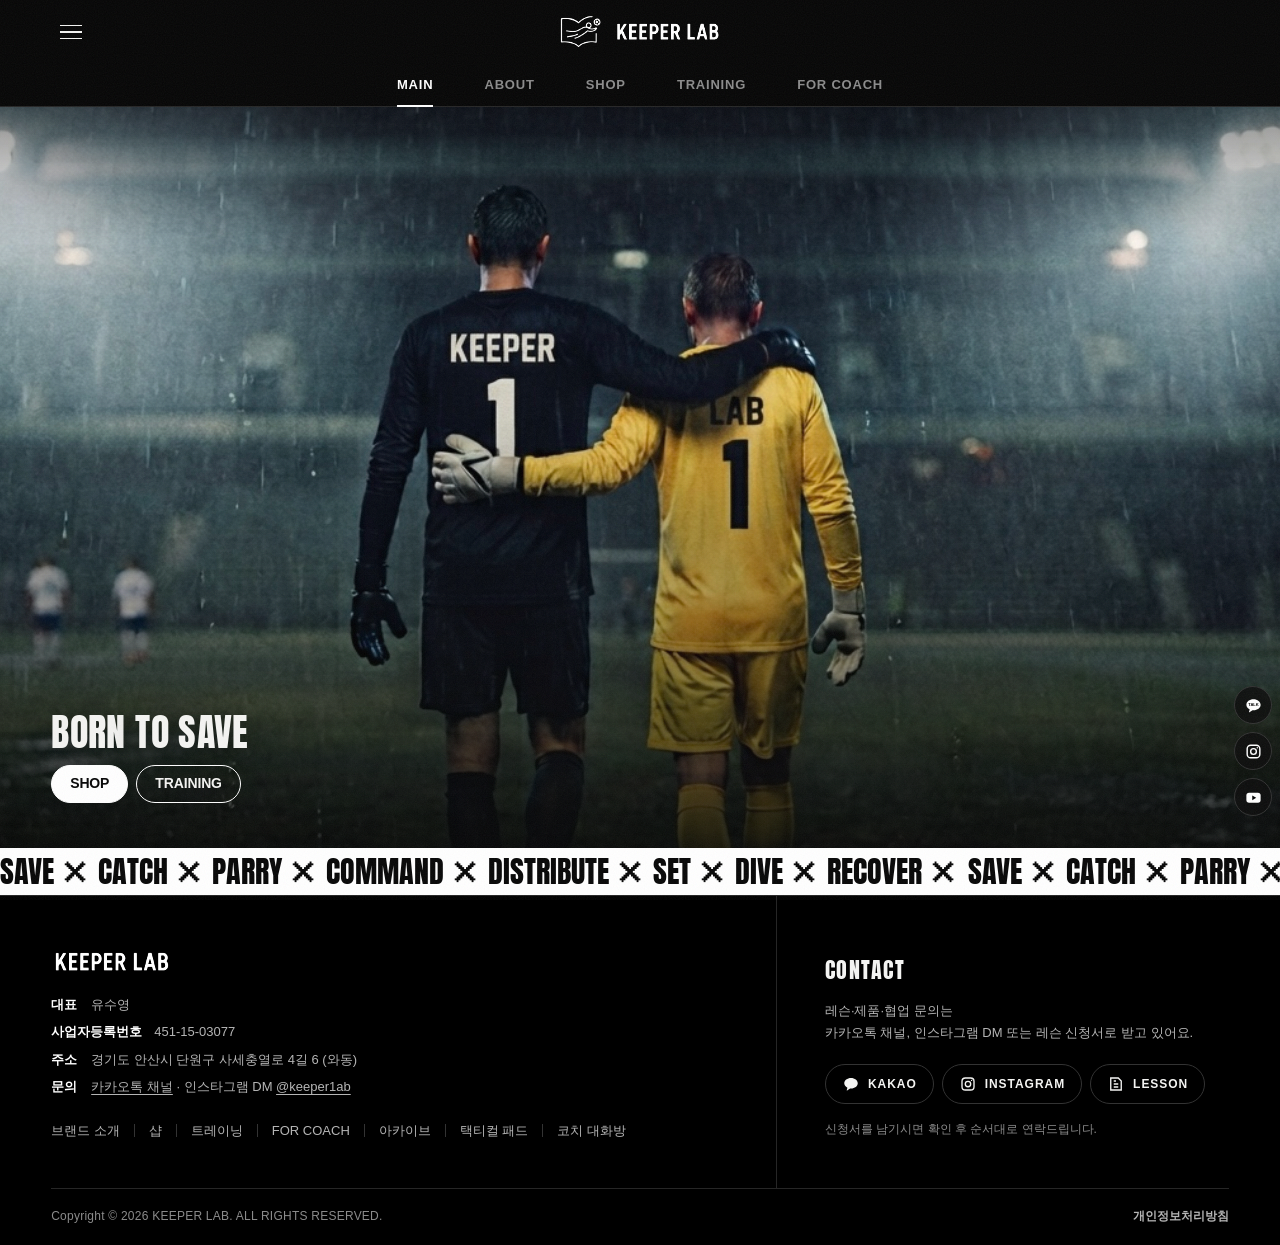
==== index.html @ a0b32b7d "푸터: 사업자등록번호 추가 Co-Authored-By: Claude Opus 5.5 <noreply@anthropic.com>" ====
<!doctype html>
<html lang="ko">
<head>
  <meta charset="utf-8" />
  <meta name="viewport" content="width=device-width, initial-scale=1, viewport-fit=cover" />
  <title>KEEPER LAB — 골키퍼를 위한 연구소</title>
  <meta name="description" content="골키퍼만을 위한 공간. 장비, 자료, 영상, 그리고 코치들의 택티컬 보드." />
  <link rel="preconnect" href="https://fonts.googleapis.com" />
  <link rel="preconnect" href="https://fonts.gstatic.com" crossorigin />
  <link href="https://fonts.googleapis.com/css2?family=Anton&family=JetBrains+Mono:wght@400;600&display=swap" rel="stylesheet" />
  <link rel="stylesheet" href="https://cdn.jsdelivr.net/gh/orioncactus/pretendard@v1.3.9/dist/web/variable/pretendardvariable.min.css" />
  <link rel="icon" href="assets/favicon.png" />
  <link rel="stylesheet" href="css/style.css" />
</head>
<body>
  <a class="skip" href="#main">본문으로 건너뛰기</a>

  <!-- NAV -->
  <header class="nav" id="nav">
    <div class="nav-top">
      <button class="menu-btn" id="menuBtn" aria-label="전체 메뉴 열기" aria-expanded="false" aria-controls="sideMenu"><span></span><span></span><span></span></button>
      <a href="#/" class="logo" aria-label="KEEPER LAB 홈">
        <img class="logo-mark" src="assets/logo-mark.png" alt="" width="52" height="40" />
        <img class="logo-word" src="assets/logo-word.png" alt="KEEPER LAB" width="138" height="23" />
      </a>
      <div class="nav-actions">
      </div>
    </div>
    <nav class="nav-links" id="navLinks" aria-label="주요 메뉴">
      <a href="#/" data-nav="home">MAIN</a>
      <a href="#/about" data-nav="about">ABOUT</a>
      <a href="#/shop" data-nav="shop">SHOP</a>
      <a href="#/training" data-nav="training">TRAINING</a>
      <div class="nav-drop">
        <a href="#/coach" data-nav="coach" aria-haspopup="true">FOR COACH</a>
        <div class="nav-sub" role="menu" aria-label="FOR COACH">
          <a href="#/archive" role="menuitem"><b>ARCHIVE</b><span>자료 · 영상 · 논문</span></a>
          <a href="#/tactics" role="menuitem"><b>TACTICAL</b><span>택티컬 패드</span></a>
          <a href="#/talk" role="menuitem"><b>TALK</b><span>GK 코치 대화방</span></a>
        </div>
      </div>
    </nav>
  </header>

  <aside class="side-menu" id="sideMenu" aria-label="전체 메뉴" aria-hidden="true">
    <div class="side-head">
      <img src="assets/logo-word.png" alt="KEEPER LAB" class="side-word" />
      <button class="icon-btn" id="sideClose" aria-label="메뉴 닫기">✕</button>
    </div>
    <nav class="side-links">
      <a href="#/"><b>MAIN</b><span>메인</span></a>
      <a href="#/about"><b>ABOUT</b><span>키퍼랩 소개</span></a>
      <a href="#/shop"><b>SHOP</b><span>골키퍼 장비</span></a>
      <a href="#/training"><b>TRAINING</b><span>골키퍼 레슨</span></a>
      <a href="#/coach"><b>FOR COACH</b><span>코치를 위한 공간</span></a>
      <a href="#/archive" class="side-sub"><b>ARCHIVE</b><span>자료 · 영상 · 논문</span></a>
      <a href="#/tactics" class="side-sub"><b>TACTICAL</b><span>택티컬 패드</span></a>
      <a href="#/talk" class="side-sub"><b>TALK</b><span>GK 코치 대화방</span></a>
    </nav>
  </aside>

  <main id="main">
    <!-- HOME -->
    <section class="page home" data-page="home" id="home">
      <div class="hh" id="hero">
        <div class="hh-media" id="heroMedia">
          <img class="hh-bg" src="assets/hero-main.jpg" alt="KEEPER 1 · LAB 1 유니폼을 입은 두 골키퍼가 비 오는 경기장을 함께 걸어가는 뒷모습" />
        </div>
        <div class="hh-lights" aria-hidden="true"><i></i><i></i></div>
        <div class="hh-shade" aria-hidden="true"></div>
        <div class="hh-copy">
          <h1 class="hh-tag"><span>BORN</span> <span>TO SAVE</span></h1>
          <div class="hh-cta">
            <a href="#/shop" class="btn btn-solid btn-sm">SHOP</a>
            <a href="#/training" class="btn btn-ghost btn-sm">TRAINING</a>
          </div>
        </div>
      </div>

      <div class="marquee" aria-hidden="true">
        <div class="marquee-track">
          <span>SAVE ✕ CATCH ✕ PARRY ✕ COMMAND ✕ DISTRIBUTE ✕ SET ✕ DIVE ✕ RECOVER ✕ </span>
          <span>SAVE ✕ CATCH ✕ PARRY ✕ COMMAND ✕ DISTRIBUTE ✕ SET ✕ DIVE ✕ RECOVER ✕ </span>
        </div>
      </div>
    </section>

    <!-- 01 ABOUT -->
    <section class="section page about" data-page="about" id="about" hidden>
      <header class="ab-hero reveal">
        <p class="sec-kicker">01 — About Keeper Lab</p>
        <h2 class="ab-title">KEEPER LAB</h2>
        <p class="ab-sub">STUDY <i>·</i> ANALYSIS <i>·</i> TRAINING</p>
        <p class="ab-lead">KEEPER LAB은 <strong>모든 골키퍼의 성장과 발전을 위해</strong><br />골키퍼를 끊임없이 탐구하고, 연구하며, 현장에 적용합니다.</p>
      </header>

      <ol class="ab-pillars">
        <li class="reveal">
          <span class="ab-num">01</span>
          <h3>STUDY</h3>
          <p><small>STUDY를 통해</small>골키퍼에 대한 지식과 이론을 탐구하고,</p>
        </li>
        <li class="reveal">
          <span class="ab-num">02</span>
          <h3>ANALYSIS</h3>
          <p><small>ANALYSIS를 통해</small>경기와 플레이를 깊이 있게 바라보며,</p>
        </li>
        <li class="reveal">
          <span class="ab-num">03</span>
          <h3>TRAINING</h3>
          <p><small>TRAINING을 통해</small>이를 실제 현장과 선수의 성장으로 연결합니다.</p>
        </li>
      </ol>

      <div class="ab-block reveal">
        <p class="ab-statement">우리는 골키퍼를<br />단순히 막는 선수로 바라보지 않습니다.</p>
        <p class="ab-text"><b>판단</b>, <b>위치선정</b>, <b>공간에 대한 이해</b>, <b>공격 전개</b>, <b>수비 조직과의 관계</b> 등<br />골키퍼가 게임 안에서 수행하는 모든 역할을 함께 고민합니다.</p>
      </div>

      <div class="ab-block reveal">
        <p class="ab-statement">모든 골키퍼는<br />서로 다른 특성과 강점을 가지고 있습니다.</p>
        <p class="ab-text">KEEPER LAB은 하나의 정답을 제시하기보다<br />선수의 가능성을 발견하고, 그 가능성을 발전시킬 수 있는 방향을 찾습니다.</p>
      </div>

      <div class="ab-loop reveal">
        <p class="ab-loop-title">Study. Analyze. Train.</p>
        <ol class="ab-cycle" aria-label="KEEPER LAB의 순환 과정">
          <li><span>01</span>배우고</li>
          <li><span>02</span>분석하고</li>
          <li><span>03</span>현장에서 검증하고</li>
          <li><span>04</span>다시 배우는</li>
        </ol>
        <p class="ab-text">끊임없이 배우고, 깊이 있게 분석하고,<br />현장에서 검증하고, 다시 배우는 과정.</p>
      </div>

      <div class="ab-agf reveal">
        <p class="sec-kicker">Coaching Philosophy · 지도 철학</p>
        <h3 class="ab-agf-title">AGF <i>—</i> Philosophy</h3>
        <ol class="ab-agf-list">
          <li>
            <span class="ab-agf-letter" aria-hidden="true">A</span>
            <div>
              <h4>Attitude <i>|</i> 태도</h4>
              <p class="ab-agf-lead">실력보다 먼저 태도를 본다.</p>
              <p class="ab-text">좋은 선수가 되기 전에 좋은 사람으로 성장하는 것을 중요하게 생각한다.</p>
            </div>
          </li>
          <li>
            <span class="ab-agf-letter" aria-hidden="true">G</span>
            <div>
              <h4>Growth <i>|</i> 성장</h4>
              <p class="ab-agf-lead">모두가 같은 방식으로 성장할 필요는 없다.</p>
              <p class="ab-text">선수마다 가진 특성, 장점, 가능성, 현재의 수준이 다르기에, 각 선수에게 맞는 성장의 방향을 찾아 함께한다.</p>
            </div>
          </li>
          <li>
            <span class="ab-agf-letter" aria-hidden="true">F</span>
            <div>
              <h4>Friendship <i>|</i> 신뢰관계</h4>
              <p class="ab-agf-lead">코치와 선수의 관계에서 신뢰는 모든 배움과 성장의 시작이다.</p>
              <p class="ab-text">선수가 코치를 믿고, 코치 역시 선수를 믿을 때 진정한 배움과 성장이 시작된다.<br />선수가 힘들 때 편하게 기대고 이야기할 수 있는 나무 같은 존재가 되는 것을 중요하게 생각한다.</p>
            </div>
          </li>
        </ol>
      </div>

      <div class="ab-mission reveal">
        <p class="ab-text ab-goal">KEEPER LAB은 <strong>골키퍼에 대한 끊임없는 탐구를 통해<br />더 나은 훈련과 더 나은 골키퍼의 성장을 만들어가는 것</strong>을 목표로 합니다.</p>
        <p class="ab-closing">모든 골키퍼의 가능성을 발견하고,<br />그 가능성이 성장으로 이어질 수 있도록.</p>
        <div class="ab-sign">
          <img src="assets/logo-mark.png" alt="" class="ab-sign-mark" />
          <span>KEEPER LAB.</span>
        </div>
      </div>
    </section>

    <!-- 02 SHOP -->
    <section class="section page shop" data-page="shop" id="shop" hidden>
      <div class="shop-soon" id="shopSoon" hidden>
        <p class="sec-kicker">Keeper Shop</p>
        <h2 class="soon-title">COMING SOON</h2>
        <p class="soon-lead">KEEPER LAB 샵은 오픈 준비 중입니다.</p>
        <p class="soon-sub">골키퍼가 직접 만든 장비와 넘버원 다이어리로 곧 찾아올게요.<br />오픈 소식은 인스타그램과 카카오톡 채널에서 가장 먼저 알려드려요.</p>
        <div class="soon-cta">
          <a class="btn btn-solid btn-sm" href="https://www.instagram.com/keeper1ab/" target="_blank" rel="noopener noreferrer">인스타그램 팔로우</a>
          <a class="btn btn-ghost btn-sm" href="https://pf.kakao.com/_yPxaxiX/chat" target="_blank" rel="noopener noreferrer">카카오톡 채널</a>
        </div>
      </div>

      <div id="shopList">
        <header class="sec-head">
          <span class="sec-num">02</span>
          <div>
            <p class="sec-kicker">For Goalkeepers, By Goalkeepers</p>
            <h2 class="sec-title">골키퍼를 위한 SHOP</h2>
          </div>
          <p class="sec-desc">골키퍼가 직접 만들고, 골키퍼에게 필요한 것만 담았습니다.</p>
        </header>
        <div class="shop-grid" id="shopGrid"></div>
      </div>

      <div id="shopDetail" hidden>
        <nav class="crumb" aria-label="현재 위치"><a href="#/shop">SHOP</a><span aria-hidden="true">/</span><b id="crumbName"></b></nav>
        <div class="pd" id="product"></div>
        <div id="productDetail"></div>
      </div>

      <ol class="lesson-steps" id="shopSteps" aria-label="주문 방법">
        <li><span>01</span><h3>주문서 작성</h3><p>수량과 배송 정보를 입력하고, 휴대폰 문자로 주문서를 보내주세요.</p></li>
        <li><span>02</span><h3>계좌 입금</h3><p>주문 완료 화면에 안내된 계좌로 주문 금액을 입금해 주세요.</p></li>
        <li><span>03</span><h3>확인 후 발송</h3><p>입금이 확인되면 순서대로 발송하고, 문자로 알려드려요.</p></li>
      </ol>
    </section>

    <!-- 03 TRAINING -->
    <section class="section page training" data-page="training" id="training" hidden>
      <header class="sec-head">
        <span class="sec-num">03</span>
        <div>
          <p class="sec-kicker">Keeper Training</p>
          <h2 class="sec-title">골키퍼 전문 코치의<br />트레이닝</h2>
        </div>
        <p class="sec-desc">KEEPER LAB 코치가 선수의 수준에 맞춰 지도합니다. 1회 무료 체험으로 부담 없이 시작할 수 있고, 신청서를 남기면 담당자가 연락드려 일정과 장소를 안내해 드려요.</p>
      </header>

      <div class="lesson-info" id="lessonInfo"></div>

      <div class="lesson-grid" id="lessonGrid"></div>

      <ol class="lesson-steps" aria-label="레슨 진행 방식">
        <li><span>01</span><h3>신청서 작성</h3><p>체험 신청서에 연락처와 희망 지역 · 일정을 남겨주세요.</p></li>
        <li><span>02</span><h3>담당자 연락</h3><p>남겨주신 연락처로 담당자가 연락드려 레슨 일정과 장소를 조율합니다.</p></li>
        <li><span>03</span><h3>무료 체험 레슨</h3><p>확정된 일정에 맞춰 KEEPER LAB 코치와 1회 무료 체험 레슨을 진행합니다.</p></li>
      </ol>

      <div class="lesson-cta">
        <p>궁금한 점이 있다면, 상담부터 신청하세요.</p>
        <button class="btn btn-ghost" data-apply="consult">상담 먼저 신청하기</button>
      </div>

      <div class="fb-section" id="feedback">
        <div class="fb-head">
          <p class="sec-kicker">Training Feedback · 선수 전용</p>
          <h3>트레이닝 피드백</h3>
          <p>KEEPER LAB 트레이닝을 받는 선수 전용이에요. 내 이름 옆에 비밀번호(휴대폰 뒷자리 4자리)를 입력하면 코치의 피드백을 볼 수 있어요.</p>
        </div>
        <div id="fbPanel"></div>
      </div>
    </section>

    <!-- FOR COACH -->
    <section class="section page coach" data-page="coach" id="coach" hidden>
      <header class="sec-head">
        <span class="sec-num">04</span>
        <div>
          <p class="sec-kicker">For Coach</p>
          <h2 class="sec-title">골키퍼 코치를 위한<br />공간</h2>
        </div>
        <p class="sec-desc">자료를 나누고, 전술을 그리고, 코치들끼리 이야기하는 곳. KEEPER LAB이 골키퍼 코치들과 함께 만들어갑니다.</p>
      </header>
      <div class="coach-hub">
        <a class="hub-card" href="#/archive">
          <span class="hub-num">01</span><b>ARCHIVE</b><h3>아카이브</h3>
          <p>영상 · 논문 · 자료를 함께 쌓아요. 누구나 올릴 수 있고, 확인 후 공개돼요.</p><span class="hub-go">아카이브 보기 →</span>
        </a>
        <a class="hub-card" href="#/tactics">
          <span class="hub-num">02</span><b>TACTICAL</b><h3>택티컬 패드</h3>
          <p>골키퍼 상황을 그리고, 움직임을 재생하고, 링크로 공유해요.</p><span class="hub-go">패드 열기 →</span>
        </a>
        <a class="hub-card" href="#/talk">
          <span class="hub-num">03</span><b>TALK</b><h3>GK 코치 대화방</h3>
          <p>GK코치 공고 · GK코치 자리 찾기 · GK선수 모집 및 팀 모집, 그리고 GK코치들의 이야기.</p><span class="hub-go">대화방 가기 →</span>
        </a>
      </div>
    </section>

    <!-- 04 ARCHIVE -->
    <section class="section page archive" data-page="archive" id="archive" hidden>
      <header class="sec-head">
        <span class="sec-num">04</span>
        <div>
          <p class="sec-kicker">Keeper Archive</p>
          <h2 class="sec-title">자료와 영상,<br />함께 쌓는 아카이브</h2>
        </div>
        <button class="btn btn-solid" id="resShareBtn">+ 자료 공유하기</button>
      </header>
      <div class="chips" id="resFilters" role="tablist" aria-label="자료 종류">
        <button class="chip is-active" data-type="all" role="tab" aria-selected="true">전체</button>
        <button class="chip" data-type="video" role="tab" aria-selected="false">영상</button>
        <button class="chip" data-type="paper" role="tab" aria-selected="false">논문</button>
        <button class="chip" data-type="analysis" role="tab" aria-selected="false">기타</button>
      </div>
      <div class="fb-bar res-admin" id="resAdmin"></div>
      <div class="res-grid" id="resGrid"></div>
    </section>

    <!-- 05 TACTICAL PAD -->
    <section class="section page tactics" data-page="tactics" id="tactics" hidden>
      <header class="sec-head">
        <span class="sec-num">05</span>
        <div>
          <p class="sec-kicker">Coaches' Tactical Pad</p>
          <h2 class="sec-title">그리고, 공유하고,<br />서로 배우는 보드</h2>
        </div>
        <p class="sec-desc">훈련 일지를 쓰듯, 골대 앞 경기장에 골키퍼·선수·도구를 놓고 선과 번호로 훈련을 그리세요. 같은 선수를 복사하면 움직임을 재생할 수 있고, 저장하면 링크로 바로 공유됩니다.</p>
      </header>

      <div class="pad pad2">
        <div class="pad2-top">
          <div class="pitch-picker" id="pitchPicker" role="radiogroup" aria-label="경기장 각도"></div>
          <div class="seg" id="turfSeg" role="radiogroup" aria-label="경기장 색"></div>
        </div>
        <div class="pad2-bar" role="toolbar" aria-label="보드 도구">
          <button class="tool tool-text" id="undoBtn" title="되돌리기 (Ctrl+Z)">↶ 되돌리기</button>
          <button class="tool tool-text" id="redoBtn" title="다시 하기 (Ctrl+Shift+Z)">↷ 다시</button>
          <span class="bar-sep"></span>
          <button class="tool tool-text play-btn" id="playBtn" title="순서대로 재생 (Space)">▶ 재생</button>
          <button class="tool tool-text" id="fullBtn" title="전체화면으로 크게 만들기 (ESC로 나가기)">⛶ 전체화면</button>
          <span class="bar-grow"></span>
          <button class="tool tool-text" id="clearBtn">전체 지우기</button>
          <button class="btn btn-solid btn-sm" id="saveBoardBtn">저장 &amp; 공유</button>
        </div>
        <div class="pad-stage" id="padStage">
          <p class="pad-hint" id="padHint"></p>
          <div class="pad-fallback" id="padFallback" hidden>3D 엔진을 불러오지 못했어요. 인터넷 연결을 확인한 뒤 새로고침해 주세요.</div>
        </div>
        <div class="pad-palette" id="padPalette"></div>
      </div>

      <div class="boards-head">
        <h3>커뮤니티 보드</h3>
        <div class="boards-filter">
          <input type="search" id="boardSearch" placeholder="제목·작성자·소속 검색" aria-label="보드 검색" />
          <select id="boardCat" aria-label="카테고리 필터">
            <option value="all">전체 카테고리</option>
            <option>1:1 대응</option>
            <option>포지셔닝</option>
            <option>크로스</option>
            <option>빌드업</option>
            <option>세트피스</option>
            <option>훈련 드릴</option>
          </select>
        </div>
      </div>
      <div class="board-grid" id="boardGrid"></div>
    </section>
    <!-- GK 코치 대화방 -->
    <section class="section page talk" data-page="talk" id="talk" hidden>
      <header class="sec-head">
        <span class="sec-num">04</span>
        <div>
          <p class="sec-kicker">GK Coach Talk</p>
          <h2 class="sec-title">GK 코치<br />대화방</h2>
        </div>
        <button class="btn btn-solid" id="talkWrite">+ 글쓰기</button>
      </header>
      <div id="talkPanel"></div>
    </section>
  </main>

  <footer class="footer">
    <div class="ft-main">
      <div class="ft-info">
        <img src="assets/logo-word.png" alt="KEEPER LAB" class="ft-word" />
        <dl class="ft-meta">
          <div><dt>대표</dt><dd>유수영</dd></div>
          <div><dt>사업자등록번호</dt><dd>451-15-03077</dd></div>
          <div><dt>주소</dt><dd>경기도 안산시 단원구 사세충열로 4길 6 (와동)</dd></div>
          <div><dt>문의</dt><dd><a href="https://pf.kakao.com/_yPxaxiX/chat" target="_blank" rel="noopener noreferrer">카카오톡 채널</a> · 인스타그램 DM <a href="https://www.instagram.com/keeper1ab/" target="_blank" rel="noopener noreferrer">@keeper1ab</a></dd></div>
        </dl>
        <nav class="ft-links" aria-label="푸터 메뉴">
          <a href="#/about">브랜드 소개</a><a href="#/shop">샵</a><a href="#/training">트레이닝</a><a href="#/coach">FOR COACH</a><a href="#/archive">아카이브</a><a href="#/tactics">택티컬 패드</a><a href="#/talk">코치 대화방</a>
        </nav>
      </div>
      <div class="ft-contact">
        <h4>CONTACT</h4>
        <p class="ft-contact-lead">레슨·제품·협업 문의는<br />카카오톡 채널, 인스타그램 DM 또는 레슨 신청서로 받고 있어요.</p>
        <div class="ft-buttons">
          <a class="ft-btn" href="https://pf.kakao.com/_yPxaxiX/chat" target="_blank" rel="noopener noreferrer">
            <svg viewBox="0 0 24 24" aria-hidden="true"><path d="M12 4C7 4 3 7.1 3 11c0 2.5 1.7 4.7 4.2 5.9l-.9 3.3c-.1.3.3.6.6.4l3.9-2.6c.4 0 .8.1 1.2.1 5 0 9-3.1 9-7S17 4 12 4z" fill="currentColor"/></svg>
            KAKAO
          </a>
          <a class="ft-btn" href="https://www.instagram.com/keeper1ab/" target="_blank" rel="noopener noreferrer">
            <svg viewBox="0 0 24 24" fill="none" stroke="currentColor" stroke-width="1.8" aria-hidden="true"><rect x="4" y="4" width="16" height="16" rx="4.5"/><circle cx="12" cy="12" r="3.6"/><circle cx="16.8" cy="7.2" r=".9" fill="currentColor" stroke="none"/></svg>
            INSTAGRAM
          </a>
          <a class="ft-btn" href="#/training">
            <svg viewBox="0 0 24 24" fill="none" stroke="currentColor" stroke-width="1.8" aria-hidden="true"><path d="M5 4h10l4 4v12H5z"/><path d="M9 12h6M9 16h6M9 8h3"/></svg>
            LESSON
          </a>
        </div>
        <p class="ft-note">신청서를 남기시면 확인 후 순서대로 연락드립니다.</p>
      </div>
    </div>
    <div class="ft-bottom">
      <p>Copyright © 2026 KEEPER LAB. ALL RIGHTS RESERVED.</p>
      <button type="button" class="ft-privacy" id="privacyBtn">개인정보처리방침</button>
    </div>
  </footer>

  <div class="scrim" id="scrim" hidden></div>

  <!-- MODAL (shared) -->
  <dialog class="modal" id="modal">
    <div class="modal-body" id="modalBody"></div>
  </dialog>

  <div class="float-social" aria-label="KEEPER LAB 채널">
    <a href="#" data-social="kakao" aria-label="카카오톡 채널" title="카카오톡"><svg viewBox="0 0 24 24"><path d="M12 4C7 4 3 7.1 3 11c0 2.5 1.7 4.7 4.2 5.9l-.9 3.3c-.1.3.3.6.6.4l3.9-2.6c.4 0 .8.1 1.2.1 5 0 9-3.1 9-7S17 4 12 4z" fill="currentColor"/><text x="12" y="13" text-anchor="middle" font-size="5.2" font-weight="800" font-family="Arial,sans-serif" fill="#000">TALK</text></svg></a>
    <a href="#" data-social="instagram" aria-label="인스타그램" title="인스타그램"><svg viewBox="0 0 24 24" fill="none" stroke="currentColor" stroke-width="1.8"><rect x="4" y="4" width="16" height="16" rx="4.5"/><circle cx="12" cy="12" r="3.6"/><circle cx="16.8" cy="7.2" r=".9" fill="currentColor" stroke="none"/></svg></a>
    <a href="#" data-social="youtube" aria-label="유튜브" title="유튜브"><svg viewBox="0 0 24 24"><rect x="3" y="6" width="18" height="12.5" rx="3.5" fill="currentColor"/><path d="M10.4 9.4v6l5-3z" fill="#000"/></svg></a>
  </div>
  <button class="to-top" id="toTop" aria-label="맨 위로" hidden><svg viewBox="0 0 24 24"><path d="M5 15l7-7 7 7" fill="none" stroke="currentColor" stroke-width="1.6"/></svg></button>

  <div class="toast" id="toast" role="status" aria-live="polite"></div>

  <script src="https://cdnjs.cloudflare.com/ajax/libs/three.js/r128/three.min.js"></script>
  <script src="https://cdn.jsdelivr.net/npm/three@0.128.0/examples/js/controls/OrbitControls.js"></script>
  <script src="js/store.js"></script>
  <script src="js/tactics3d.js"></script>
  <script src="js/firebase-config.js"></script>
  <script src="js/kl-firebase.js"></script>
  <script src="js/app.js"></script>
  <script src="js/feedback.js"></script>
  <script src="js/talk.js"></script>
</body>
</html>
---- css/style.css ----
/* =========================================================
   KEEPER LAB — black-dominant monochrome
   ========================================================= */
:root {
  --black: #070707;
  --ink: #0e0e0e;
  --ink-2: #151515;
  --ink-3: #1d1d1d;
  --line: #262626;
  --line-2: #333;
  --mute: #8b8b8b;
  --mute-2: #b5b5b5;
  --white: #f4f4f2;
  --pure: #ffffff;

  --display: "Anton", "Pretendard Variable", Impact, sans-serif;
  --sans: "Pretendard Variable", Pretendard, -apple-system, BlinkMacSystemFont, "Apple SD Gothic Neo", sans-serif;
  --mono: "JetBrains Mono", ui-monospace, Menlo, monospace;

  --gutter: clamp(16px, 4vw, 56px);
  --radius: 4px;
  --nav-h: 68px;
  --ease: cubic-bezier(.2, .7, .2, 1);
  color-scheme: dark;
}

*, *::before, *::after { box-sizing: border-box; }
html { scroll-behavior: smooth; scroll-padding-top: 120px; }
body {
  margin: 0;
  background: var(--black);
  color: var(--white);
  font-family: var(--sans);
  font-size: 16px;
  line-height: 1.65;
  -webkit-font-smoothing: antialiased;
  overflow-x: hidden;
}
/* film grain over everything */
body::after {
  content: "";
  position: fixed; inset: 0;
  pointer-events: none;
  z-index: 999;
  opacity: .06;
  background-image: url("data:image/svg+xml,%3Csvg xmlns='http://www.w3.org/2000/svg' width='160' height='160'%3E%3Cfilter id='n'%3E%3CfeTurbulence type='fractalNoise' baseFrequency='.9' numOctaves='2' stitchTiles='stitch'/%3E%3C/filter%3E%3Crect width='100%25' height='100%25' filter='url(%23n)'/%3E%3C/svg%3E");
}
img { max-width: 100%; display: block; }
a { color: inherit; text-decoration: none; }
button { font: inherit; color: inherit; cursor: pointer; }
:focus-visible { outline: 2px solid var(--pure); outline-offset: 3px; }
[hidden] { display: none !important; }

.skip {
  position: absolute; left: 12px; top: -60px; z-index: 1000;
  background: var(--pure); color: var(--black); padding: 8px 14px; font-weight: 700;
}
.skip:focus { top: 12px; }

/* ---------- buttons & chips ---------- */
.btn {
  display: inline-flex; align-items: center; justify-content: center; gap: 10px;
  min-height: 48px; padding: 0 26px;
  border: 1px solid var(--pure); border-radius: 999px;
  font-weight: 700; font-size: 15px; letter-spacing: -.01em;
  background: transparent;
  transition: background .25s var(--ease), color .25s var(--ease), transform .25s var(--ease);
  white-space: nowrap;
}
.btn-solid { background: var(--pure); color: var(--black); }
.btn-solid:hover { background: transparent; color: var(--pure); }
.btn-ghost:hover { background: var(--pure); color: var(--black); }
.btn-sm { min-height: 38px; padding: 0 18px; font-size: 14px; }
.btn-block { width: 100%; }
.btn:active { transform: scale(.98); }

.chips { display: flex; flex-wrap: wrap; gap: 8px; }
.chip {
  min-height: 38px; padding: 0 16px;
  border: 1px solid var(--line-2); border-radius: 999px;
  background: transparent; color: var(--mute-2); font-size: 14px; font-weight: 600;
  transition: all .2s var(--ease);
}
.chip:hover { border-color: var(--mute); color: var(--pure); }
.chip.is-active { background: var(--pure); color: var(--black); border-color: var(--pure); }

.icon-btn {
  width: 40px; height: 40px; border-radius: 50%;
  border: 1px solid var(--line-2); background: transparent;
  display: grid; place-items: center;
}
.icon-btn:hover { border-color: var(--pure); }

/* ---------- nav (centered logo + menu row) ---------- */
.nav {
  position: sticky; top: 0; z-index: 50;
  padding-top: env(safe-area-inset-top, 0px);
  background: rgba(7, 7, 7, .92); backdrop-filter: blur(14px); -webkit-backdrop-filter: blur(14px);
  border-bottom: 1px solid var(--line);
}
.nav-top {
  position: relative; height: 64px; padding: 0 var(--gutter);
  display: grid; grid-template-columns: 1fr auto 1fr; align-items: center;
}
.logo { display: flex; align-items: center; gap: 10px; justify-self: center; }
/* 로고 PNG는 검정 배경이라 screen 블렌드로 배경만 투명하게 */
.logo img, .hero-mark, .footer-brand img, .side-word, .hh-mark { mix-blend-mode: screen; filter: contrast(1.3); }
.logo-mark { height: 34px; width: auto; }
.logo-word { height: 18px; width: auto; }
.nav-links { display: flex; justify-content: center; gap: clamp(20px, 4vw, 56px); height: 42px; align-items: stretch; }
.nav-links a {
  display: flex; align-items: center; position: relative;
  font-size: 13px; font-weight: 800; letter-spacing: .06em; color: var(--mute);
  transition: color .2s;
}
.nav-links a::after { content: ""; position: absolute; left: 0; right: 0; bottom: -1px; height: 2px; background: var(--pure); transform: scaleX(0); transition: transform .25s var(--ease); }
.nav-links a:hover { color: var(--pure); }
.nav-links a.is-current { color: var(--pure); }
.nav-links a.is-current::after { transform: scaleX(1); }
.nav-actions { display: flex; align-items: center; justify-content: flex-end; gap: 6px; }
.cart-btn {
  position: relative; width: 40px; height: 40px; border: 0; border-radius: 50%;
  background: transparent; display: grid; place-items: center;
}
.cart-btn svg { width: 22px; height: 22px; }
.cart-btn:hover { background: var(--ink-3); }
.cart-count {
  position: absolute; top: 0; right: 0; min-width: 17px; height: 17px; padding: 0 4px;
  border-radius: 999px; background: var(--pure); color: var(--black);
  font: 700 10px/17px var(--mono); text-align: center;
}
.cart-count.bump { animation: bump .4s var(--ease); }
@keyframes bump { 50% { transform: scale(1.4); } }
.menu-btn {
  justify-self: start; width: 40px; height: 40px; border: 0; background: transparent;
  display: flex; flex-direction: column; align-items: center; justify-content: center; gap: 5px;
}
.menu-btn span { width: 22px; height: 1.6px; background: currentColor; }
.menu-btn:hover { opacity: .7; }

/* side menu (hamburger) */
.side-menu {
  position: fixed; top: 0; left: 0; bottom: 0; z-index: 90; width: min(360px, 88vw);
  padding: calc(16px + env(safe-area-inset-top, 0px)) 24px calc(24px + env(safe-area-inset-bottom, 0px));
  background: var(--ink); border-right: 1px solid var(--line-2);
  transform: translateX(-100%); transition: transform .35s var(--ease);
  display: flex; flex-direction: column;
}
.side-menu.is-open { transform: none; }
.side-head { display: flex; align-items: center; justify-content: space-between; height: 48px; margin-bottom: 24px; }
.side-word { height: 18px; width: auto; }
.side-links { display: flex; flex-direction: column; border-top: 1px solid var(--line); }
.side-links a { display: flex; justify-content: space-between; align-items: baseline; padding: 16px 0; border-bottom: 1px solid var(--line); }
.side-links b { font-family: var(--display); font-weight: 400; font-size: 26px; letter-spacing: .02em; }
.side-links span { font-size: 13px; color: var(--mute); }
.side-links a:hover b { color: var(--mute-2); }

/* floating social + to-top */
.float-social {
  position: fixed; right: 8px; top: 50%; transform: translateY(-50%); z-index: 40;
  display: flex; flex-direction: column; gap: 8px;
}
.float-social a {
  width: 38px; height: 38px; border-radius: 50%; display: grid; place-items: center;
  background: rgba(14, 14, 14, .85); border: 1px solid var(--line-2); color: var(--pure);
  transition: background .2s, color .2s;
}
.float-social a:hover { background: var(--pure); color: var(--black); }
.float-social a:hover text, .float-social a:hover path[fill="#000"] { fill: var(--pure); }
.float-social svg { width: 19px; height: 19px; }
@media (max-width: 1300px) { .float-social { top: auto; bottom: 84px; transform: none; } }
.to-top {
  position: fixed; right: 8px; bottom: calc(20px + env(safe-area-inset-bottom, 0px)); z-index: 40;
  width: 38px; height: 38px; border-radius: 50%; border: 1px solid var(--line-2); background: var(--black);
  display: grid; place-items: center;
}
.to-top svg { width: 22px; height: 22px; }
.to-top:hover { background: var(--pure); color: var(--black); }

/* ---------- hero ---------- */
.hero {
  position: relative; min-height: 100svh;
  padding: calc(var(--nav-h) + 8vh) var(--gutter) 8vh;
  display: flex; flex-direction: column; justify-content: center;
  overflow: hidden; isolation: isolate;
  background: radial-gradient(120% 80% at 70% 30%, #1b1b1b 0%, var(--black) 60%);
}
.hero-photo {
  position: absolute; inset: 0; z-index: -2;
  /* 실제 사진으로 교체: assets/hero.jpg 를 넣으면 자동 흑백 처리 */
  background: url("../assets/hero.jpg") center/cover no-repeat;
  filter: grayscale(1) contrast(1.15) brightness(.55);
}
.hero-net { position: absolute; inset: 0; width: 100%; height: 100%; z-index: -1; opacity: .9; }
.hero-mark {
  position: absolute; z-index: -1; right: calc(var(--gutter) - 2vw); top: 50%; transform: translateY(-56%);
  width: min(46vw, 640px); height: auto; opacity: .92; pointer-events: none;
}
.hero-inner { max-width: 1100px; }
.eyebrow {
  display: inline-flex; align-items: center; gap: 10px; margin: 0 0 28px;
  font-family: var(--mono); font-size: 12px; text-transform: uppercase; letter-spacing: .14em; color: var(--mute-2);
}
.dot { width: 8px; height: 8px; border-radius: 50%; background: var(--pure); animation: pulse 2s infinite; }
@keyframes pulse { 50% { opacity: .2; } }
.hero-title {
  margin: 0; font-family: var(--display); font-weight: 400;
  font-size: clamp(64px, 13vw, 210px); line-height: .88; letter-spacing: -.01em; text-transform: uppercase;
}
.hero-title span { display: block; }
.outline { color: transparent; -webkit-text-stroke: 1.5px var(--pure); }
.hero-copy { max-width: 520px; margin: 32px 0 36px; font-size: clamp(16px, 1.6vw, 19px); color: var(--mute-2); }
.hero-cta { display: flex; flex-wrap: wrap; gap: 12px; }
.hero-index {
  position: absolute; right: var(--gutter); bottom: 6vh;
  list-style: none; margin: 0; padding: 0;
  font-family: var(--mono); font-size: 12px; letter-spacing: .08em; text-transform: uppercase; color: var(--mute);
}
.hero-index { background: var(--black); padding: 4px 16px; }
.hero-index li { padding: 6px 0; border-bottom: 1px solid var(--line); min-width: 200px; }
.hero-index li:last-child { border-bottom: 0; }
.hero-index b { color: var(--pure); font-weight: 600; margin-right: 10px; }

/* ---------- home (main screen) ---------- */
.home { display: flex; flex-direction: column; }
.hh {
  position: relative; isolation: isolate; overflow: hidden;
  height: clamp(460px, calc(100svh - 107px - 52px), 820px);
  display: flex; justify-content: center;
  background:
    radial-gradient(60% 55% at 50% 38%, #1d1d1d 0%, transparent 70%),
    radial-gradient(120% 90% at 50% 100%, #141414 0%, var(--black) 60%);
}
.hh-word {
  position: absolute; z-index: -2; left: 50%; top: 9%; transform: translateX(-50%);
  font-family: var(--display); font-size: clamp(80px, 15vw, 250px); line-height: .9; letter-spacing: .01em; white-space: nowrap;
  background: linear-gradient(180deg, #3a3a3a 0%, #1e1e1e 55%, #0c0c0c 100%);
  -webkit-background-clip: text; background-clip: text; color: transparent;
}
.hh-smoke {
  position: absolute; inset: auto -10% -18% -10%; height: 55%; z-index: 1; pointer-events: none;
  background:
    radial-gradient(40% 50% at 20% 70%, rgba(255,255,255,.07), transparent 70%),
    radial-gradient(35% 45% at 80% 75%, rgba(255,255,255,.06), transparent 70%),
    radial-gradient(50% 40% at 50% 100%, rgba(255,255,255,.08), transparent 70%);
  filter: blur(18px);
  animation: smoke 14s ease-in-out infinite alternate;
}
@keyframes smoke { to { transform: translateX(3%) scale(1.05); opacity: .8; } }
.hh-media { position: absolute; inset: -12px; z-index: -3; transition: transform .8s var(--ease); will-change: transform; }
.hh-bg {
  position: absolute; inset: 0; width: 100%; height: 100%; max-width: none; object-fit: cover; object-position: 50% 6%; transform-origin: 50% 0%;
  animation: kenburns 24s ease-in-out infinite alternate;
}
@keyframes kenburns { from { transform: scale(1); } to { transform: scale(1.035); } }
/* 경기장 조명이 숨 쉬듯 */
.hh-lights { position: absolute; inset: 0; z-index: -2; pointer-events: none; mix-blend-mode: screen; }
.hh-lights i { position: absolute; top: -12%; width: 46%; height: 60%; border-radius: 50%; background: radial-gradient(closest-side, rgba(220,235,255,.32), rgba(220,235,255,0)); animation: flicker 5.5s ease-in-out infinite; }
.hh-lights i:first-child { left: -14%; }
.hh-lights i:last-child { right: -14%; animation-delay: -2.4s; animation-duration: 6.5s; }
@keyframes flicker { 0%, 100% { opacity: .55; } 45% { opacity: 1; } 50% { opacity: .7; } 55% { opacity: .95; } }
.hh-shade {
  position: absolute; inset: 0; z-index: 1; pointer-events: none;
  background: linear-gradient(to top, rgba(7,7,7,.88) 0%, rgba(7,7,7,.3) 32%, rgba(7,7,7,0) 58%), linear-gradient(to bottom, rgba(7,7,7,.45), rgba(7,7,7,0) 18%);
}
.hh-photo {
  position: absolute; bottom: 0; left: 50%; transform: translateX(-50%); z-index: 0;
  height: 92%; width: auto; max-width: none;
  filter: grayscale(1) contrast(1.1);
}
.hh-mark { position: absolute; z-index: 0; left: 50%; top: 50%; transform: translate(-50%, -42%); width: clamp(200px, 30vw, 420px); height: auto; }
.hh-copy {
  position: absolute; z-index: 2; left: var(--gutter); bottom: clamp(20px, 5vh, 48px);
  display: flex; flex-direction: column; gap: 14px;
}
.hh-tag { margin: 0; font-family: var(--display); font-weight: 400; font-size: clamp(26px, 3vw, 46px); line-height: 1; letter-spacing: .01em; text-shadow: 0 6px 30px rgba(0,0,0,.45); }
.hh-tag span { display: inline-block; opacity: 0; transform: translateY(40%); animation: rise .9s var(--ease) forwards; }
.hh-tag span:nth-child(2) { animation-delay: .18s; }
.hh-cta { opacity: 0; animation: rise .8s var(--ease) .45s forwards; }
@keyframes rise { to { opacity: 1; transform: none; } }
.hh-cta { display: flex; gap: 8px; }
.home .marquee span { font-size: clamp(20px, 2.4vw, 30px); }
.page:not(.home) { min-height: 100svh; }

/* ---------- shop: list ---------- */
.shop-grid { display: grid; grid-template-columns: repeat(auto-fill, minmax(260px, 1fr)); gap: clamp(16px, 2vw, 24px); }
.shop-card { display: flex; flex-direction: column; border: 1px solid var(--line); border-radius: 8px; overflow: hidden; background: var(--black); transition: border-color .25s, transform .25s var(--ease); }
.shop-card:hover { border-color: var(--mute); transform: translateY(-3px); }
.shop-thumb { aspect-ratio: 1; background: radial-gradient(circle at 50% 42%, #1f1f1f 0%, var(--black) 72%); overflow: hidden; }
.shop-thumb img { width: 100%; height: 100%; object-fit: cover; transition: transform .6s var(--ease); }
.shop-card:hover .shop-thumb img { transform: scale(1.04); }
.shop-body { padding: 16px 18px 20px; display: flex; flex-direction: column; gap: 4px; }
.shop-tag { font: 600 10.5px var(--mono); letter-spacing: .12em; color: var(--mute); }
.shop-body h3 { margin: 2px 0 0; font-size: 17px; letter-spacing: -.02em; }
.shop-opts { margin: 0; font-size: 13px; color: var(--mute-2); }
.shop-price { margin: 8px 0 0; font: 600 16px var(--mono); }
.crumb { display: flex; align-items: center; gap: 10px; margin-bottom: clamp(20px, 3vw, 32px); font-size: 13px; color: var(--mute); }
.crumb a { font-weight: 800; letter-spacing: .06em; color: var(--mute-2); }
.crumb a:hover { color: var(--pure); }
.crumb b { color: var(--pure); font-weight: 600; }

/* ---------- shop: single product ---------- */
.pd { display: grid; grid-template-columns: minmax(0, 1.1fr) minmax(0, 1fr); gap: clamp(24px, 5vw, 72px); align-items: start; }
.pd-main {
  aspect-ratio: 1; border: 1px solid var(--line); border-radius: 8px; overflow: hidden;
  background: radial-gradient(circle at 50% 42%, #1f1f1f 0%, var(--black) 72%);
  display: grid; place-items: center;
}
.pd-main img { width: 100%; height: 100%; object-fit: cover; }
.pd-nophoto { font: 600 12px var(--mono); letter-spacing: .2em; color: var(--mute); }
.pd-thumbs { display: flex; gap: 8px; margin-top: 10px; }
.pd-thumbs button { width: 72px; height: 72px; padding: 0; border: 1px solid var(--line); border-radius: 6px; overflow: hidden; background: var(--black); opacity: .55; transition: opacity .2s, border-color .2s; }
.pd-thumbs button.is-active, .pd-thumbs button:hover { opacity: 1; border-color: var(--pure); }
.pd-thumbs img { width: 100%; height: 100%; object-fit: cover; }
.pd-info { position: sticky; top: 130px; display: flex; flex-direction: column; }
.pd-tag { font: 600 11px var(--mono); letter-spacing: .14em; color: var(--mute); }
.pd-name { margin: 10px 0 6px; font-size: clamp(22px, 2.4vw, 30px); letter-spacing: -.03em; line-height: 1.3; }
.pd-price { margin: 0; font: 600 22px var(--mono); }
.pd-price small { font-size: 13px; color: var(--mute); }
.pd-summary { margin: 18px 0 0; color: var(--mute-2); font-size: 15px; }
.pd-options { margin-top: 20px; border-top: 1px solid var(--line); }
.pd-opt { display: grid; grid-template-columns: 1fr auto auto; align-items: center; gap: 16px; padding: 14px 0; border-bottom: 1px solid var(--line); }
.pd-opt b { display: block; font-size: 16px; }
.pd-opt div > span { font: 11px var(--mono); letter-spacing: .1em; color: var(--mute); }
.pd-opt-price { font: 14px var(--mono); color: var(--mute-2); }
.pd-count { font-size: 14px; color: var(--mute-2); }
#orderBtn:disabled { opacity: .35; cursor: not-allowed; }
.pd-detail { margin-top: clamp(56px, 8vw, 104px); padding-top: clamp(40px, 6vw, 72px); border-top: 1px solid var(--line); }
.pdd-head { text-align: center; max-width: 640px; margin: 0 auto clamp(32px, 5vw, 56px); }
.pdd-head h3 { margin: 6px 0 12px; font-size: clamp(22px, 2.6vw, 32px); letter-spacing: -.03em; }
.pdd-head p:last-child, .pdd-foot p { color: var(--mute-2); line-height: 1.8; margin: 0; }
.pdd-head strong, .pdd-foot strong { color: var(--pure); }
.pdd-cols { display: grid; grid-template-columns: 1fr 1fr; gap: 20px; }
.pdd-col { padding: clamp(24px, 3vw, 36px); border: 1px solid var(--line-2); border-radius: 8px; background: var(--black); }
.pdd-en { font: 600 11px var(--mono); letter-spacing: .16em; color: var(--mute); }
.pdd-col h4 { margin: 6px 0 10px; font-size: 22px; }
.pdd-col > p { margin: 0 0 18px; color: var(--mute-2); font-size: 14px; line-height: 1.75; }
.pdd-col ul { list-style: none; margin: 0; padding: 16px 0 0; border-top: 1px solid var(--line); display: grid; grid-template-columns: 1fr 1fr; gap: 10px 16px; font-size: 14px; }
.pdd-col li::before { content: "✓"; margin-right: 8px; color: var(--mute); }
.pdd-foot { text-align: center; margin-top: clamp(40px, 6vw, 64px); }
.pdd-slogan { margin: 0 0 12px !important; font-size: clamp(22px, 2.8vw, 32px); font-weight: 800; letter-spacing: -.03em; color: var(--pure) !important; }
.pd-features { list-style: none; margin: 18px 0 0; padding: 16px 0 0; border-top: 1px solid var(--line); display: grid; gap: 8px; font-size: 14px; color: var(--mute-2); }
.pd-features li::before { content: "—"; margin-right: 8px; color: var(--mute); }
.pd-rows { margin: 18px 0 0; padding: 16px 0; border-block: 1px solid var(--line); display: grid; gap: 8px; font-size: 14px; }
.pd-rows div { display: flex; gap: 16px; }
.pd-rows dt { min-width: 52px; color: var(--mute); }
.pd-rows dd { margin: 0; }
.pd-buy { display: flex; align-items: center; justify-content: space-between; gap: 16px; margin: 20px 0 16px; }
.qty { display: flex; align-items: center; border: 1px solid var(--line-2); border-radius: 999px; }
.qty button { width: 34px; height: 34px; background: transparent; border: 0; }
.qty span { min-width: 22px; text-align: center; font: 13px var(--mono); }
.qty-lg button { width: 44px; height: 44px; font-size: 18px; }
.qty-lg span { min-width: 30px; font-size: 15px; }
.pd-total { text-align: right; }
.pd-total span { display: block; font-size: 12px; color: var(--mute); }
.pd-total strong { font: 600 24px var(--mono); }
.pay-box { margin-top: 16px; padding: 16px; border: 1px solid var(--pure); border-radius: 8px; display: grid; gap: 4px; justify-items: center; }
.pay-box span { font-size: 12px; color: var(--mute); }
.pay-box strong { font: 600 18px var(--mono); }
.pay-box small { color: var(--mute-2); font-size: 13px; }
.pay-box small b { color: var(--pure); }
.pay-box .btn { margin-top: 8px; }

/* ---------- training ---------- */
.training { background: var(--ink); }
.lesson-info { display: grid; grid-template-columns: minmax(0, 1fr) minmax(0, 1.3fr); gap: 20px; align-items: start; margin-bottom: clamp(40px, 6vw, 64px); }
.li-block { padding: clamp(22px, 3vw, 32px); border: 1px solid var(--line-2); border-radius: 8px; background: var(--black); }
.li-head { display: flex; align-items: baseline; gap: 12px; margin-bottom: 20px; }
.li-num { font: 600 11px var(--mono); letter-spacing: .16em; color: var(--mute); }
.li-head h3 { margin: 0; font-size: 18px; letter-spacing: -.02em; }
.li-regions { display: grid; gap: 14px; }
.li-region { display: grid; grid-template-columns: 52px 1fr; align-items: center; gap: 12px; }
.li-region b { font-size: 18px; font-weight: 800; }
.li-region ul { list-style: none; margin: 0; padding: 0; display: flex; flex-wrap: wrap; gap: 6px; }
.li-region li { padding: 7px 14px; border: 1px solid var(--line-2); border-radius: 999px; font-size: 13px; font-weight: 700; }
.li-note { margin: 18px 0 0; font-size: 12px; color: var(--mute); }
.coach-grid { display: grid; grid-template-columns: repeat(3, 1fr); gap: 12px; }
.coach { display: flex; flex-direction: column; }
.coach-photo {
  position: relative; aspect-ratio: 3 / 4; border-radius: 6px; overflow: hidden; border: 1px solid var(--line);
  background: radial-gradient(circle at 50% 38%, #222 0%, #0a0a0a 75%);
}
.coach-photo::before {
  content: attr(data-initial); position: absolute; inset: 0; display: grid; place-items: center;
  font-size: clamp(28px, 3vw, 40px); font-weight: 800; color: #2e2e2e;
}
.coach-photo img { position: relative; width: 100%; height: 100%; object-fit: cover; object-position: 50% 50%; }
.coach-body { padding-top: 12px; }
.coach-body h4 { margin: 0; font-size: 16px; display: flex; align-items: baseline; gap: 6px; }
.coach-body h4 small { font-size: 12px; font-weight: 600; color: var(--mute); }
.coach-body p { margin: 4px 0 0; font-size: 12px; color: var(--mute-2); }
.lesson-grid { display: grid; grid-template-columns: repeat(auto-fit, minmax(260px, 1fr)); gap: 20px; }
.lesson {
  position: relative; display: flex; flex-direction: column; gap: 6px;
  padding: 28px 26px 26px; border: 1px solid var(--line-2); border-radius: 8px; background: var(--black);
  transition: border-color .25s, transform .25s var(--ease);
}
.lesson:hover { border-color: var(--mute); transform: translateY(-3px); }
.lesson-count { display: flex; align-items: baseline; gap: 6px; }
.lesson-count b { font-family: var(--display); font-weight: 400; font-size: 104px; line-height: .9; }
.lesson-count span { font-size: 22px; font-weight: 800; }
.lesson h3 { margin: 14px 0 0; font-size: 20px; letter-spacing: -.02em; }
.lesson p { margin: 0; color: var(--mute); font-size: 14px; }
.lesson ul { list-style: none; margin: 16px 0 0; padding: 16px 0 0; border-top: 1px solid var(--line); display: grid; gap: 8px; font-size: 14px; color: var(--mute-2); }
.lesson li::before { content: "—"; margin-right: 8px; color: var(--mute); }
.lesson-price { margin-top: auto; padding-top: 24px; display: flex; align-items: flex-end; justify-content: space-between; gap: 12px; flex-wrap: wrap; }
.lesson-price strong { display: block; font-family: var(--mono); font-size: 24px; }
.lesson-price small { color: var(--mute); font: 12px var(--mono); }
.lesson-steps { list-style: none; margin: clamp(48px, 7vw, 88px) 0 0; padding: 0; display: grid; grid-template-columns: repeat(3, 1fr); border-top: 1px solid var(--line); }
.lesson-steps li { padding: 28px 24px 0 0; }
.lesson-steps span { font: 12px var(--mono); color: var(--mute); }
.lesson-steps h3 { margin: 8px 0 6px; font-size: 18px; }
.lesson-steps p { margin: 0; color: var(--mute-2); font-size: 14px; }
.lesson-cta { margin-top: 56px; padding: 28px; border: 1px dashed var(--line-2); border-radius: 8px; display: flex; align-items: center; justify-content: space-between; gap: 16px; flex-wrap: wrap; }
.lesson-cta p { margin: 0; font-weight: 600; }
.check { display: flex !important; grid-template-columns: none; align-items: flex-start; gap: 10px !important; font-weight: 500 !important; }
.check input { min-height: 0; width: 18px; height: 18px; margin-top: 2px; accent-color: var(--pure); flex: none; }
.done { text-align: center; padding: 24px 8px 8px; }
.done-mark { width: 64px; height: 64px; margin: 0 auto 20px; border-radius: 50%; background: var(--pure); color: var(--black); display: grid; place-items: center; font-size: 30px; font-weight: 800; }
.done h3 { padding: 0 !important; }
.done p { color: var(--mute-2); margin: 8px 0 24px; }
.sms-preview { margin-top: 20px; padding: 16px; border: 1px solid var(--line-2); border-radius: 8px; background: var(--black); text-align: left; }
.sms-to { display: flex; justify-content: space-between; align-items: baseline; padding-bottom: 12px; border-bottom: 1px solid var(--line); font-size: 13px; color: var(--mute); }
.sms-to strong { font-family: var(--mono); font-size: 16px; color: var(--pure); }
.sms-preview pre { margin: 12px 0 14px; white-space: pre-wrap; word-break: break-all; font: 13px/1.7 var(--sans); color: var(--mute-2); }

/* ---------- marquee (the one white band) ---------- */
.marquee { background: var(--pure); color: var(--black); overflow: hidden; border-block: 1px solid var(--pure); }
.marquee-track { display: flex; width: max-content; animation: marquee 32s linear infinite; }
.marquee span { font-family: var(--display); font-size: clamp(28px, 4vw, 48px); line-height: 1.5; padding-right: .3em; white-space: nowrap; }
@keyframes marquee { to { transform: translateX(-50%); } }

/* ---------- sections ---------- */
.section { padding: clamp(48px, 7vw, 96px) var(--gutter) clamp(64px, 9vw, 120px); border-bottom: 1px solid var(--line); }
.sec-head {
  display: grid; grid-template-columns: auto 1fr auto; align-items: end; gap: 16px 32px;
  margin-bottom: clamp(32px, 4.5vw, 56px);
}
.sec-num { font-family: var(--display); font-size: clamp(52px, 7vw, 100px); line-height: .8; color: transparent; -webkit-text-stroke: 1px var(--line-2); }
.sec-kicker { margin: 0 0 10px; font-family: var(--mono); font-size: 12px; letter-spacing: .14em; text-transform: uppercase; color: var(--mute); }
.sec-title { margin: 0; font-size: clamp(24px, 3.2vw, 42px); line-height: 1.12; letter-spacing: -.035em; font-weight: 800; }
.sec-desc { margin: 0; max-width: 380px; color: var(--mute-2); font-size: 15px; }

/* about */
.about { --ab-w: 980px; }
.about > * { max-width: var(--ab-w); margin-inline: auto; }
.ab-hero { text-align: center; padding-block: clamp(16px, 4vw, 48px) clamp(48px, 7vw, 88px); border-bottom: 1px solid var(--line); }
.ab-title { margin: 8px 0 6px; font-family: var(--display); font-weight: 400; font-size: clamp(56px, 10vw, 128px); line-height: .95; letter-spacing: .01em; }
.ab-sub { margin: 0; font: 600 clamp(12px, 1.2vw, 15px) var(--mono); letter-spacing: .32em; color: var(--mute-2); }
.ab-sub i { font-style: normal; color: var(--mute); margin: 0 .2em; }
.ab-lead { margin: clamp(28px, 4vw, 44px) auto 0; font-size: clamp(16px, 1.6vw, 20px); line-height: 1.8; color: var(--mute-2); letter-spacing: -.01em; }
.ab-lead strong, .ab-goal strong { color: var(--pure); font-weight: 700; }

.ab-pillars { list-style: none; padding: 0; margin-block: 0; display: grid; grid-template-columns: repeat(3, 1fr); border-bottom: 1px solid var(--line); }
.ab-pillars li { padding: clamp(28px, 4vw, 44px) clamp(16px, 2.4vw, 28px); border-left: 1px solid var(--line); transition: background .3s; }
.ab-pillars li:first-child { border-left: 0; }
.ab-pillars li:hover { background: var(--ink-2); }
.ab-num { font: 12px var(--mono); color: var(--mute); }
.ab-pillars h3 { margin: 10px 0 14px; font-family: var(--display); font-weight: 400; font-size: clamp(30px, 3.4vw, 44px); letter-spacing: .02em; line-height: 1; }
.ab-pillars p { margin: 0; color: var(--mute-2); font-size: 15px; line-height: 1.7; }
.ab-pillars small { display: block; margin-bottom: 4px; font: 600 11px var(--mono); letter-spacing: .08em; color: var(--mute); }

.ab-block { display: grid; grid-template-columns: minmax(0, 1fr) minmax(0, 1fr); gap: clamp(20px, 4vw, 56px); padding-block: clamp(40px, 6vw, 72px); border-bottom: 1px solid var(--line); align-items: start; }
.ab-statement { margin: 0; font-size: clamp(20px, 2.3vw, 28px); font-weight: 800; line-height: 1.45; letter-spacing: -.03em; }
.ab-text { margin: 0; color: var(--mute-2); font-size: 15.5px; line-height: 1.85; }
.ab-text b { color: var(--pure); font-weight: 700; }

.ab-loop { text-align: center; padding-block: clamp(48px, 7vw, 88px); border-bottom: 1px solid var(--line); }
.ab-loop-title { margin: 0 0 clamp(24px, 3.5vw, 40px); font-family: var(--display); font-size: clamp(36px, 5.4vw, 68px); line-height: 1; letter-spacing: .01em; }
.ab-cycle { list-style: none; margin: 0 auto clamp(24px, 3.5vw, 36px); padding: 0; display: flex; justify-content: center; flex-wrap: wrap; gap: 8px; }
.ab-cycle li {
  position: relative; display: flex; align-items: center; gap: 8px;
  padding: 10px 18px; border: 1px solid var(--line-2); border-radius: 999px; font-size: 14px; font-weight: 700;
}
.ab-cycle li:not(:last-child)::after { content: "→"; position: absolute; right: -9px; top: 50%; transform: translate(50%, -50%); color: var(--mute); font-weight: 400; }
.ab-cycle li { margin-right: 14px; }
.ab-cycle li:last-child { margin-right: 0; background: var(--pure); color: var(--black); border-color: var(--pure); }
.ab-cycle span { font: 11px var(--mono); color: var(--mute); }
.ab-cycle li:last-child span { color: #555; }

.ab-agf { padding-block: clamp(48px, 7vw, 88px); border-bottom: 1px solid var(--line); }
.ab-agf .sec-kicker { text-align: center; }
.ab-agf-title { margin: 8px 0 clamp(28px, 4vw, 48px); text-align: center; font-family: var(--display); font-weight: 400; font-size: clamp(36px, 5.4vw, 68px); line-height: 1; letter-spacing: .01em; }
.ab-agf-title i { font-style: normal; color: var(--mute); }
.ab-agf-list { list-style: none; margin: 0; padding: 0; border-top: 1px solid var(--line); }
.ab-agf-list li { display: grid; grid-template-columns: clamp(64px, 11vw, 132px) minmax(0, 1fr); gap: clamp(16px, 3vw, 40px); padding-block: clamp(24px, 3.6vw, 40px); border-bottom: 1px solid var(--line); align-items: start; }
.ab-agf-list li:last-child { border-bottom: 0; }
.ab-agf-letter { font-family: var(--display); font-size: clamp(64px, 10vw, 124px); line-height: .85; color: transparent; -webkit-text-stroke: 1px var(--mute-2); transition: color .3s; }
.ab-agf-list li:hover .ab-agf-letter { color: var(--pure); -webkit-text-stroke-color: var(--pure); }
.ab-agf-list h4 { margin: 0 0 10px; font: 600 13px var(--mono); letter-spacing: .14em; text-transform: uppercase; color: var(--mute-2); }
.ab-agf-list h4 i { font-style: normal; color: var(--mute); margin: 0 .3em; }
.ab-agf-lead { margin: 0 0 8px; font-size: clamp(19px, 2.2vw, 26px); font-weight: 800; line-height: 1.45; letter-spacing: -.03em; color: var(--pure); }

.ab-mission { text-align: center; padding-block: clamp(48px, 7vw, 88px) clamp(16px, 3vw, 32px); }
.ab-goal { font-size: clamp(15px, 1.5vw, 18px); }
.ab-closing { margin: clamp(32px, 5vw, 56px) 0 0; font-size: clamp(22px, 3vw, 36px); font-weight: 800; line-height: 1.45; letter-spacing: -.03em; }
.ab-sign { margin-top: clamp(32px, 5vw, 52px); display: inline-flex; flex-direction: column; align-items: center; gap: 12px; }
.ab-sign-mark { width: 92px; height: auto; mix-blend-mode: screen; filter: contrast(1.3); }
.ab-sign span { font-family: var(--display); font-size: 22px; letter-spacing: .08em; }

/* shop */
.shop { background: var(--ink); }
.product-grid { display: grid; grid-template-columns: repeat(auto-fill, minmax(250px, 1fr)); border-top: 1px solid var(--line); border-left: 1px solid var(--line); }
.product {
  background: var(--ink); display: flex; flex-direction: column;
  border-right: 1px solid var(--line); border-bottom: 1px solid var(--line);
  transition: background .3s var(--ease);
}
.product:hover { background: var(--ink-2); }
.product-art {
  position: relative; aspect-ratio: 1; display: grid; place-items: center;
  background: radial-gradient(circle at 50% 45%, #222 0%, var(--black) 70%);
  overflow: hidden;
}
.product-art svg { width: 58%; height: 58%; transition: transform .5s var(--ease); }
.product:hover .product-art svg { transform: scale(1.06) rotate(-3deg); }
.product-tag { position: absolute; top: 14px; left: 14px; font: 600 11px var(--mono); letter-spacing: .1em; text-transform: uppercase; padding: 4px 8px; border: 1px solid var(--pure); }
.product-tag.solid { background: var(--pure); color: var(--black); }
.product-info { padding: 20px; display: flex; flex-direction: column; gap: 4px; flex: 1; }
.product-cat { font: 12px var(--mono); color: var(--mute); text-transform: uppercase; letter-spacing: .1em; }
.product-name { margin: 0; font-size: 17px; font-weight: 700; letter-spacing: -.02em; }
.product-desc { margin: 0; color: var(--mute); font-size: 14px; line-height: 1.5; }
.product-foot { display: flex; align-items: center; justify-content: space-between; margin-top: auto; padding-top: 16px; }
.price { font-family: var(--mono); font-weight: 600; font-size: 15px; }
.add-btn {
  min-height: 40px; padding: 0 16px; border-radius: 999px; border: 1px solid var(--line-2);
  background: transparent; font-size: 13px; font-weight: 700;
  transition: all .2s;
}
.add-btn:hover { background: var(--pure); color: var(--black); border-color: var(--pure); }

/* archive */
.archive .sec-head { grid-template-columns: auto 1fr auto; }
.archive > .chips { margin-bottom: 32px; }
.res-grid { display: grid; grid-template-columns: repeat(auto-fill, minmax(300px, 1fr)); gap: 20px; }
.res-card {
  position: relative; display: flex; flex-direction: column; text-align: left;
  border: 1px solid var(--line); background: var(--ink); border-radius: var(--radius); overflow: hidden;
  transition: border-color .25s, transform .25s var(--ease);
  padding: 0;
}
.res-card:hover { border-color: var(--mute); transform: translateY(-3px); }
.res-thumb {
  position: relative; aspect-ratio: 16 / 9; background: var(--ink-2) center/cover; filter: grayscale(1) contrast(1.1);
  display: grid; place-items: center; overflow: hidden;
}
.res-thumb .res-glyph { font-family: var(--display); font-size: 72px; color: transparent; -webkit-text-stroke: 1px var(--line-2); letter-spacing: .02em; }
.res-play { position: absolute; width: 58px; height: 58px; border-radius: 50%; background: var(--pure); display: grid; place-items: center; }
.res-play::after { content: ""; border-left: 16px solid var(--black); border-block: 10px solid transparent; margin-left: 4px; }
.res-body { padding: 18px 20px 22px; display: flex; flex-direction: column; gap: 6px; flex: 1; }
.res-meta { display: flex; flex-wrap: wrap; gap: 4px 10px; font: 12px var(--mono); color: var(--mute); text-transform: uppercase; letter-spacing: .08em; }
.res-meta .type { color: var(--pure); white-space: nowrap; }
.res-title { margin: 0; font-size: 18px; font-weight: 700; letter-spacing: -.02em; line-height: 1.4; }
.res-desc { margin: 0; color: var(--mute); font-size: 14px; display: -webkit-box; -webkit-line-clamp: 2; -webkit-box-orient: vertical; overflow: hidden; }

.empty { grid-column: 1 / -1; padding: 60px 20px; text-align: center; color: var(--mute); border: 1px dashed var(--line-2); border-radius: var(--radius); }

/* ---------- tactical pad ---------- */
.tactics { background: var(--ink); }
.pad { min-width: 0; max-width: 100%; border: 1px solid var(--line-2); border-radius: 8px; overflow: hidden; background: var(--black); }
.pad-toolbar {
  display: flex; flex-wrap: wrap; gap: 8px 20px; align-items: center;
  padding: 12px; border-bottom: 1px solid var(--line-2); background: var(--ink-2);
}
.tool-group { display: flex; align-items: center; gap: 4px; flex-wrap: wrap; }
.tool-group-end { margin-left: auto; gap: 8px; }
.tool-label { font: 11px var(--mono); color: var(--mute); text-transform: uppercase; letter-spacing: .1em; margin-right: 6px; }
.tool {
  display: inline-flex; align-items: center; gap: 6px;
  min-width: 44px; height: 44px; padding: 0 10px; border-radius: 6px;
  border: 1px solid transparent; background: transparent; color: var(--mute-2);
  transition: background .15s, color .15s, border-color .15s;
}
.tool svg { width: 20px; height: 20px; flex: none; }
.tool em { font-style: normal; font-size: 12px; font-weight: 600; }
.tool:hover { background: var(--ink-3); color: var(--pure); }
.tool.is-active { background: var(--pure); color: var(--black); }
.tool.is-active svg circle[fill="#000"] { fill: var(--pure); }
.tool-text { font-size: 13px; font-weight: 600; border-color: var(--line-2); }
.pad-subbar {
  display: flex; flex-wrap: wrap; gap: 10px 28px; align-items: center;
  padding: 10px 12px; border-bottom: 1px solid var(--line-2); background: var(--ink);
}
.seg-group { display: flex; align-items: center; gap: 4px; min-width: 0; max-width: 100%; }
.seg { display: flex; min-width: 0; gap: 2px; padding: 3px; border: 1px solid var(--line-2); border-radius: 8px; overflow-x: auto; scrollbar-width: none; }
.seg::-webkit-scrollbar { display: none; }
.seg button {
  flex: none; min-height: 36px; padding: 0 12px; border: 0; border-radius: 6px;
  background: transparent; color: var(--mute-2); font-size: 13px; font-weight: 600; white-space: nowrap;
}
.seg button:hover { color: var(--pure); background: var(--ink-3); }
.seg button[aria-checked="true"] { background: var(--pure); color: var(--black); }

.sw { width: 16px; height: 16px; border-radius: 4px; background: var(--c); border: 1.5px solid rgba(255,255,255,.55); flex: none; }
.sw-coach { box-shadow: inset 0 -5px 0 rgba(255,255,255,.6); }
.tool.is-active .sw { border-color: #000; }
.tool-menu { position: relative; }
.caret { font-size: 10px; margin-left: -2px; opacity: .7; }
.tool-pop {
  position: absolute; top: calc(100% + 6px); left: 0; z-index: 20; width: 240px;
  display: grid; grid-template-columns: repeat(3, 1fr); gap: 4px; padding: 8px;
  background: var(--ink); border: 1px solid var(--line-2); border-radius: 8px; box-shadow: 0 12px 30px rgba(0,0,0,.5);
}
.tool-pop button { min-height: 38px; border: 1px solid var(--line); border-radius: 6px; background: var(--black); color: var(--mute-2); font-size: 12.5px; font-weight: 700; }
.tool-pop button:hover { color: var(--pure); border-color: var(--mute); }
.tool-pop button.is-active { background: var(--pure); color: var(--black); border-color: var(--pure); }
.lock-btn {
  margin-left: auto; display: inline-flex; align-items: center; gap: 6px; min-height: 40px; padding: 0 14px;
  border: 1px solid var(--line-2); border-radius: 8px; background: transparent; color: var(--mute-2); font-size: 13px; font-weight: 700; white-space: nowrap;
}
.lock-btn[aria-pressed="true"] { background: var(--pure); color: var(--black); border-color: var(--pure); }
.lock-btn:hover { border-color: var(--pure); }
.insp-legend span { display: flex; align-items: center; gap: 10px; }
.lg-dash, .lg-solid { width: 34px; height: 0; border-top: 3px dashed var(--pure); }
.lg-solid { border-top-style: solid; }
.insp-text { width: 100%; min-height: 70px; }
.mini.is-on { background: var(--pure); color: var(--black); border-color: var(--pure); }
.tool.is-sticky { box-shadow: inset 0 0 0 2px #000, 0 0 0 2px var(--pure); }
.tool.is-sticky::after { content: "📌"; font-size: 10px; margin-left: 2px; }
.play-btn { border-color: var(--pure) !important; color: var(--pure); }
.play-btn.is-active { background: var(--pure); color: var(--black); }
.seg .seg-free { border-left: 1px solid var(--line-2); margin-left: 4px; }
.insp-step { display: inline-grid; place-items: center; min-width: 22px; height: 22px; padding: 0 6px; margin-left: 6px; border-radius: 999px; background: var(--pure); color: var(--black); font: 700 12px var(--mono); vertical-align: middle; }
.insp-seq .btn { white-space: normal; }
.insp-tip { margin: 10px 0 0; font-size: 12px; color: var(--mute); line-height: 1.6; }
.insp-how { margin: 0 0 16px; padding: 14px; border: 1px solid var(--line-2); border-radius: 8px; background: var(--black); font-size: 13px; }
.insp-how b { color: var(--pure); }
.insp-how ol { margin: 8px 0 0; padding-left: 18px; color: var(--mute-2); display: grid; gap: 6px; }
.insp-legend { margin: 0 0 16px; display: grid; gap: 8px; font-size: 13px; color: var(--mute-2); }
.pad-body { display: grid; grid-template-columns: minmax(0, 1fr) 300px; }
.pad-stage { position: relative; width: 100%; aspect-ratio: 16 / 10; touch-action: none; background: #050505; overflow: hidden; user-select: none; -webkit-user-select: none; }
.pad-stage canvas { position: absolute; inset: 0; width: 100%; height: 100%; display: block; }
.pad-fallback { position: absolute; inset: 0; display: grid; place-items: center; padding: 24px; text-align: center; color: var(--mute-2); }

.pad-inspector {
  border-left: 1px solid var(--line-2); background: var(--ink-2);
  height: min(72vh, 680px); min-height: 420px; overflow-y: auto; padding: 18px 16px 20px;
}
.insp-empty h4 { margin: 0 0 8px; font-size: 16px; }
.insp-empty p { margin: 0 0 18px; color: var(--mute-2); font-size: 14px; }
.insp-keys { list-style: none; margin: 0; padding: 0; display: grid; gap: 10px; font-size: 13px; color: var(--mute); }
kbd {
  display: inline-block; min-width: 22px; padding: 1px 6px; margin-right: 2px; text-align: center;
  font: 600 11px/18px var(--mono); color: var(--pure); border: 1px solid var(--line-2); border-bottom-width: 2px; border-radius: 4px; background: var(--black);
}
.insp-head { display: flex; align-items: center; justify-content: space-between; gap: 12px; margin-bottom: 12px; }
.insp-kind { font-size: 20px; font-weight: 800; letter-spacing: -.03em; }
.insp-label { display: flex; align-items: center; gap: 8px; font-size: 12px; color: var(--mute); }
.insp-label input { width: 64px; min-height: 36px; padding: 6px 8px; text-align: center; font-weight: 700; }
.insp-sec { padding: 14px 0; border-top: 1px solid var(--line); }
.insp-sec h5 { display: flex; justify-content: space-between; margin: 0 0 10px; font: 600 11px var(--mono); letter-spacing: .1em; text-transform: uppercase; color: var(--mute); }
.insp-sec h5 output { color: var(--pure); }
.pose-grid { display: grid; grid-template-columns: repeat(3, 1fr); gap: 6px; }
.pose-btn {
  display: flex; flex-direction: column; align-items: center; gap: 2px; padding: 6px 4px 8px;
  border: 1px solid var(--line); border-radius: 6px; background: var(--black); color: var(--mute-2);
  font-size: 12px; font-weight: 600; transition: border-color .15s, background .15s;
}
.pose-btn img { width: 60px; height: 60px; }
.pose-btn:hover { border-color: var(--mute); color: var(--pure); }
.pose-btn.is-active { border-color: var(--pure); background: var(--ink-3); color: var(--pure); box-shadow: inset 0 0 0 1px var(--pure); }
.insp-row { display: flex; flex-wrap: wrap; gap: 6px; margin-top: 10px; }
.mini { min-height: 34px; padding: 0 10px; border-radius: 6px; border: 1px solid var(--line-2); background: transparent; font-size: 12px; font-weight: 600; color: var(--mute-2); }
.mini:hover { border-color: var(--pure); color: var(--pure); }
input[type="range"] { width: 100%; min-height: 0; padding: 0; border: 0; background: transparent; accent-color: var(--pure); }
.insp-check { display: flex; align-items: center; gap: 8px; padding: 14px 0; border-top: 1px solid var(--line); font-size: 14px; font-weight: 600; }
.insp-check small { color: var(--mute); font-weight: 400; }
.insp-check input { min-height: 0; width: 18px; height: 18px; accent-color: var(--pure); }
.insp-del { margin-top: 6px; }
.pad-hint {
  position: absolute; left: 12px; bottom: 12px; margin: 0; max-width: calc(100% - 24px);
  padding: 6px 12px; border-radius: 999px; background: rgba(0,0,0,.7); border: 1px solid var(--line-2);
  font-size: 12px; color: var(--mute-2); pointer-events: none;
  transition: opacity .4s;
}
.pad-hint.is-hidden { opacity: 0; }

.boards-head { display: flex; flex-wrap: wrap; align-items: center; justify-content: space-between; gap: 16px; margin: 64px 0 24px; }
.boards-head h3 { margin: 0; font-size: clamp(24px, 2.6vw, 34px); font-weight: 800; letter-spacing: -.03em; }
.boards-filter { display: flex; gap: 8px; flex-wrap: wrap; }
input, select, textarea {
  font: inherit; color: var(--white); background: var(--black);
  border: 1px solid var(--line-2); border-radius: 6px; padding: 10px 14px; min-height: 44px;
}
input:focus, select:focus, textarea:focus { outline: none; border-color: var(--pure); }
textarea { resize: vertical; min-height: 100px; }
.board-grid { display: grid; grid-template-columns: repeat(auto-fill, minmax(260px, 1fr)); gap: 20px; }
.board-card {
  text-align: left; padding: 0; border: 1px solid var(--line); border-radius: var(--radius);
  background: var(--black); overflow: hidden; display: flex; flex-direction: column;
  transition: border-color .25s, transform .25s var(--ease);
}
.board-card:hover { border-color: var(--mute); transform: translateY(-3px); }
.board-card img { width: 100%; aspect-ratio: 16 / 11; object-fit: cover; display: block; border-bottom: 1px solid var(--line); background: #050505; }
.board-card .bc-body { padding: 14px 16px 16px; display: flex; flex-direction: column; gap: 4px; }
.bc-cat { font: 11px var(--mono); text-transform: uppercase; letter-spacing: .1em; color: var(--mute); }
.bc-title { margin: 0; font-weight: 700; font-size: 16px; letter-spacing: -.02em; }
.bc-foot { display: flex; justify-content: space-between; font-size: 13px; color: var(--mute); margin-top: 6px; }

/* ---------- footer ---------- */
.footer { background: #000; border-top: 1px solid var(--line); padding: 0 var(--gutter); font-size: 14px; }
.ft-main { display: grid; grid-template-columns: minmax(0, 1.6fr) minmax(0, 1fr); }
.ft-info { padding: clamp(36px, 5vw, 56px) clamp(16px, 4vw, 48px) clamp(32px, 4vw, 48px) 0; }
.ft-word { height: 20px; width: auto; mix-blend-mode: screen; filter: contrast(1.3); }
.ft-meta { margin: 22px 0 0; display: grid; gap: 6px; color: var(--mute-2); font-size: 13px; }
.ft-meta div { display: flex; gap: 12px; }
.ft-meta dt { min-width: 28px; font-weight: 700; color: var(--pure); }
.ft-meta dd { margin: 0; }
.ft-meta a { text-decoration: underline; text-underline-offset: 3px; }
.ft-meta a:hover, .ft-links a:hover { color: var(--pure); }
.ft-links { display: flex; flex-wrap: wrap; margin-top: 26px; font-size: 13px; color: var(--mute-2); }
.ft-links a { padding: 0 14px; border-left: 1px solid var(--line-2); line-height: 1; }
.ft-links a:first-child { padding-left: 0; border-left: 0; }
.ft-contact { padding: clamp(36px, 5vw, 56px) 0 clamp(32px, 4vw, 48px) clamp(20px, 4vw, 48px); border-left: 1px solid var(--line); }
.ft-contact h4 { margin: 0; font-family: var(--display); font-weight: 400; font-size: 22px; letter-spacing: .06em; }
.ft-contact-lead { margin: 12px 0 20px; color: var(--mute-2); font-size: 13px; line-height: 1.7; }
.ft-buttons { display: flex; flex-wrap: wrap; gap: 8px; }
.ft-btn {
  display: inline-flex; align-items: center; gap: 8px; min-height: 40px; padding: 0 16px;
  border: 1px solid var(--line-2); border-radius: 999px; font-size: 12px; font-weight: 800; letter-spacing: .08em;
  transition: background .2s, color .2s, border-color .2s;
}
.ft-btn svg { width: 18px; height: 18px; }
.ft-btn:hover { background: var(--pure); color: var(--black); border-color: var(--pure); }
.ft-note { margin: 16px 0 0; font-size: 12px; color: var(--mute); }
.ft-bottom {
  display: flex; flex-wrap: wrap; justify-content: space-between; align-items: center; gap: 12px;
  padding: 18px 0 calc(18px + env(safe-area-inset-bottom, 0px)); border-top: 1px solid var(--line);
  font-size: 12px; color: var(--mute);
}
.ft-bottom p { margin: 0; letter-spacing: .02em; }
.ft-privacy { padding: 0; border: 0; background: none; font-size: 12px; font-weight: 700; color: var(--mute-2); }
.ft-privacy:hover { color: var(--pure); }
.policy h4 { margin: 20px 0 6px; font-size: 14px; color: var(--pure); }
.policy p, .policy li { color: var(--mute-2); font-size: 14px; }
.policy ul { margin: 0; padding-left: 18px; }

/* ---------- drawer ---------- */
.scrim { position: fixed; inset: 0; z-index: 80; background: rgba(0,0,0,.6); backdrop-filter: blur(2px); }
.drawer {
  position: fixed; top: 0; right: 0; bottom: 0; z-index: 90;
  width: min(420px, 100%); background: var(--ink); border-left: 1px solid var(--line-2);
  display: flex; flex-direction: column;
  padding-top: env(safe-area-inset-top, 0px); padding-bottom: env(safe-area-inset-bottom, 0px);
  transform: translateX(100%); transition: transform .4s var(--ease);
}
.drawer.is-open { transform: none; }
.drawer-head { display: flex; justify-content: space-between; align-items: center; padding: 20px 24px; border-bottom: 1px solid var(--line); }
.drawer-head h3 { margin: 0; font-size: 18px; }
.cart-list { list-style: none; margin: 0; padding: 8px 24px; flex: 1; overflow-y: auto; }
.cart-item { display: grid; grid-template-columns: 64px 1fr auto; gap: 14px; align-items: center; padding: 16px 0; border-bottom: 1px solid var(--line); }
.cart-item .ci-art { width: 64px; height: 64px; background: var(--black); display: grid; place-items: center; border: 1px solid var(--line); }
.cart-item .ci-art svg { width: 70%; height: 70%; }
.ci-name { font-weight: 700; font-size: 14px; margin: 0; }
.ci-price { font: 13px var(--mono); color: var(--mute); }
.qty { display: flex; align-items: center; border: 1px solid var(--line-2); border-radius: 999px; }
.qty button { width: 32px; height: 32px; background: transparent; border: 0; }
.qty span { min-width: 20px; text-align: center; font: 13px var(--mono); }
.drawer-foot { padding: 20px 24px; border-top: 1px solid var(--line); }
.cart-total { display: flex; justify-content: space-between; align-items: baseline; margin-bottom: 16px; }
.cart-total strong { font-family: var(--mono); font-size: 22px; }

/* ---------- modal ---------- */
.modal {
  width: min(720px, calc(100% - 32px)); max-height: calc(100% - 48px);
  padding: 0; border: 1px solid var(--line-2); border-radius: 10px;
  background: var(--ink); color: var(--white);
}
.modal.wide { width: min(1000px, calc(100% - 32px)); }
.modal::backdrop { background: rgba(0,0,0,.75); backdrop-filter: blur(3px); }
.modal-body { padding: clamp(20px, 4vw, 36px); position: relative; }
.modal-close { position: absolute; top: 14px; right: 14px; }
.modal h3 { margin: 0 0 6px; font-size: clamp(22px, 3vw, 30px); letter-spacing: -.03em; padding-right: 48px; line-height: 1.3; }
.modal .meta { font: 12px var(--mono); color: var(--mute); text-transform: uppercase; letter-spacing: .08em; margin-bottom: 20px; }
.modal .article { color: var(--mute-2); }
.modal .article h4 { color: var(--pure); margin: 24px 0 6px; font-size: 16px; }
.modal .article p { margin: 0 0 12px; }
.modal .article ol, .modal .article ul { padding-left: 20px; }
.modal .article { line-height: 1.75; }
.modal .article .lead { color: var(--pure); font-size: 17px; font-weight: 600; }
.modal .article .paper-src { display: grid; gap: 4px; padding: 14px 16px; margin: 0 0 18px; border-left: 2px solid var(--pure); background: rgba(255,255,255,.04); }
.modal .article .paper-src b { color: var(--pure); font-weight: 600; }
.modal .article .paper-src span { font: 12px var(--mono); color: var(--mute); }
.modal .article .pull { color: var(--pure); font-weight: 700; font-size: 16px; padding-left: 14px; border-left: 2px solid var(--line-2); }
.modal .article .keys { color: var(--pure); font-weight: 600; }
.modal .article h4 { margin-top: 36px; }
.modal .article .flow { list-style: none; padding: 0; margin: 4px 0 16px; display: grid; gap: 8px; }
.modal .article .flow li { display: flex; flex-wrap: wrap; gap: 4px 10px; align-items: baseline; padding: 10px 14px; border: 1px solid var(--line); border-radius: 6px; position: relative; }
.modal .article .flow li + li::before { content: "↓"; position: absolute; top: -17px; left: 20px; color: var(--mute); font-size: 12px; }
.modal .article .flow b { color: var(--pure); }
.modal .article .flow span { color: var(--mute); font-size: 13px; }
.modal .article .ages { display: grid; grid-template-columns: auto 1fr; gap: 8px 16px; margin: 4px 0 16px; }
.modal .article .ages dt { font: 700 13px var(--mono); color: var(--pure); }
.modal .article .ages dd { margin: 0; }
.modal .article .thought { margin-top: 40px; padding: 22px 22px 8px; border: 1px solid var(--line-2); border-radius: 8px; }
.modal .article .thought h4 { margin-top: 0; letter-spacing: .1em; font-family: var(--mono); font-size: 13px; }
.modal .article .thought .en { color: var(--pure); font-style: italic; }
.article-cover { display: block; width: 100%; aspect-ratio: 16 / 9; object-fit: cover; border-radius: 6px; margin: 0 0 20px; }
.video-wrap { position: relative; aspect-ratio: 16 / 9; background: #000; margin: 0 0 16px; border: 1px solid var(--line); }
.video-wrap iframe { position: absolute; inset: 0; width: 100%; height: 100%; border: 0; }
.form { display: grid; gap: 16px; }
.form label { display: grid; gap: 6px; font-size: 13px; font-weight: 600; color: var(--mute-2); }
.form-row { display: grid; grid-template-columns: 1fr 1fr; gap: 16px; }
.form-actions { display: flex; justify-content: flex-end; gap: 10px; margin-top: 8px; flex-wrap: wrap; }
.board-view img, .board-preview { width: 100%; aspect-ratio: 16 / 11; object-fit: cover; display: block; border: 1px solid var(--line); border-radius: 6px; margin-bottom: 16px; background: #050505; }
.board-view .desc { color: var(--mute-2); margin: 0 0 20px; white-space: pre-wrap; }

/* ---------- toast ---------- */
.toast {
  position: fixed; left: 50%; bottom: calc(24px + env(safe-area-inset-bottom, 0px)); z-index: 200;
  transform: translate(-50%, 20px); opacity: 0; pointer-events: none;
  background: var(--pure); color: var(--black); font-weight: 700; font-size: 14px;
  padding: 12px 20px; border-radius: 999px; transition: all .3s var(--ease);
  max-width: calc(100% - 32px);
}
.toast.show { opacity: 1; transform: translate(-50%, 0); }

/* ---------- reveal ---------- */
.reveal { opacity: 0; transform: translateY(24px); transition: opacity .8s var(--ease), transform .8s var(--ease); }
.reveal.in { opacity: 1; transform: none; }

/* ---------- responsive ---------- */
@media (max-width: 960px) {
  .ab-pillars { grid-template-columns: 1fr; }
  .ab-pillars li { border-left: 0; border-top: 1px solid var(--line); }
  .ab-pillars li:first-child { border-top: 0; }
  .ab-block { grid-template-columns: 1fr; }
  .ft-main { grid-template-columns: 1fr; }
  .pd { grid-template-columns: 1fr; }
  .pdd-cols { grid-template-columns: 1fr; }
  .pd-info { position: static; }
  .ft-info { padding-right: 0; }
  .ft-contact { border-left: 0; border-top: 1px solid var(--line); padding-left: 0; }
  .lesson-steps { grid-template-columns: 1fr; }
  .lesson-info { grid-template-columns: 1fr; }
  .pad-body { grid-template-columns: minmax(0, 1fr); }
  .pad-inspector { height: auto; min-height: 0; max-height: none; border-left: 0; border-top: 1px solid var(--line-2); }
  .pose-grid { grid-template-columns: repeat(auto-fill, minmax(88px, 1fr)); }
  .hero-mark { opacity: .35; width: 80vw; right: -10vw; }
  .hero-index { display: none; }
  .sec-head, .archive .sec-head { grid-template-columns: auto 1fr; }
  .sec-head > .btn, .sec-desc { grid-column: 1 / -1; justify-self: start; }
}
@media (max-width: 820px) {
  .nav-links { display: none; }
  .nav-top { height: 58px; }
  .hh { height: calc(100svh - 59px - 44px); min-height: 440px; }
  .hh-word { top: 14%; }
  .tool em { display: none; }
  .logo-word { height: 15px; }
  .logo-mark { height: 28px; }
  .seg-group { width: 100%; }
  .seg { flex: 1; }
  .lock-btn { margin-left: 0; width: 100%; justify-content: center; }
  .tool-group-end { margin-left: 0; width: 100%; }
  .tool-group-end .btn { margin-left: auto; }
  .pad-hint { white-space: normal; width: calc(100% - 24px); text-align: center; }
  .form-row { grid-template-columns: 1fr; }
}

@media (prefers-reduced-motion: reduce) {
  *, *::before, *::after { animation: none !important; transition: none !important; }
  html { scroll-behavior: auto; }
  .reveal { opacity: 1; transform: none; }
  .hh-tag span, .hh-cta { opacity: 1; transform: none; }
}

/* ---------- tactical pad v3 (일지형) ---------- */
.pad2-top { display: flex; align-items: center; justify-content: space-between; gap: 12px; flex-wrap: wrap; padding: 12px; border-bottom: 1px solid var(--line-2); background: var(--ink-2); }
.pitch-picker { display: flex; gap: 8px; }
.pitch-picker button { position: relative; padding: 0; width: 132px; border: 2px solid var(--line-2); border-radius: 8px; overflow: hidden; background: #000; color: var(--pure); }
.pitch-picker img { display: block; width: 100%; aspect-ratio: 16 / 10; object-fit: cover; }
.pitch-picker span { position: absolute; left: 0; right: 0; bottom: 0; padding: 4px 6px; font-size: 11px; font-weight: 700; background: linear-gradient(transparent, rgba(0,0,0,.75)); text-align: left; }
.pitch-picker button[aria-checked="true"] { border-color: var(--pure); box-shadow: 0 0 0 2px rgba(255,255,255,.25); }
#turfSeg button { min-height: 34px; padding: 0 14px; border: 0; border-radius: 6px; background: transparent; color: var(--mute-2); font-size: 13px; font-weight: 700; }
#turfSeg button[aria-checked="true"] { background: var(--pure); color: var(--black); }
.pad2-bar { display: flex; align-items: center; gap: 6px; flex-wrap: wrap; padding: 8px 12px; border-bottom: 1px solid var(--line-2); background: var(--ink); }
.pad2-bar .tool:disabled { opacity: .35; cursor: default; }
.bar-sep { width: 1px; height: 24px; background: var(--line-2); margin: 0 4px; }
.bar-grow { flex: 1; }
.pad-over { position: absolute; inset: 0; width: 100%; height: 100%; pointer-events: none; }
.pad-stage[data-mode="line"], .pad-stage[data-mode="num"], .pad-stage[data-mode="text"], .pad-stage[data-mode="zone"] { cursor: crosshair; }
.pad-stage .pad-hint { z-index: 3; }

.ftb {
  position: absolute; z-index: 5; transform: translate(-50%, -100%);
  display: flex; align-items: center; gap: 2px; padding: 4px; white-space: nowrap;
  background: rgba(14,14,14,.94); border: 1px solid var(--line-2); border-radius: 10px; box-shadow: 0 10px 24px rgba(0,0,0,.45);
}
.ftb button { min-width: 34px; height: 34px; padding: 0 9px; border: 0; border-radius: 7px; background: transparent; color: var(--white); font-size: 14px; font-weight: 700; }
.ftb button:hover { background: var(--ink-3); }
.ftb button.danger:hover { background: #3a1214; }
.ftb .ftb-name { padding: 0 8px; font-size: 12px; font-weight: 700; color: var(--mute-2); }
.ftb .sw { min-width: 22px; width: 22px; height: 22px; padding: 0; margin: 0 2px; border-radius: 50%; background: var(--c); border: 2px solid rgba(255,255,255,.35); }
.ftb .sw.on { border-color: var(--pure); box-shadow: 0 0 0 2px rgba(255,255,255,.35); }
.ftb input { width: 150px; min-height: 32px; padding: 4px 8px; font-size: 13px; }
.ftb .sz.on { background: var(--pure); color: var(--black); }
.ftb .sz-s { font-size: 11px; } .ftb .sz-l { font-size: 17px; }

.pad-palette { border-top: 1px solid var(--line-2); background: var(--ink-2); }
.pal-tabs { display: flex; gap: 2px; padding: 6px 8px 0; overflow-x: auto; scrollbar-width: none; border-bottom: 1px solid var(--line); }
.pal-tabs::-webkit-scrollbar { display: none; }
.pt { flex: none; min-height: 38px; padding: 0 14px; border: 0; border-bottom: 2px solid transparent; background: transparent; color: var(--mute-2); font-size: 13px; font-weight: 700; }
.pt:hover { color: var(--pure); }
.pt.on { color: var(--pure); border-bottom-color: var(--pure); }
.pal-body { display: flex; gap: 6px; padding: 10px 10px 12px; overflow-x: auto; min-height: 96px; align-items: stretch; }
.pi { flex: none; width: 78px; display: flex; flex-direction: column; align-items: center; gap: 2px; padding: 4px 2px 6px; border: 1px solid var(--line); border-radius: 8px; background: var(--black); color: var(--mute-2); font-size: 11px; font-weight: 600; line-height: 1.25; text-align: center; }
.pi img { width: 56px; height: 56px; }
.pi-line svg { margin: 8px 0; }
.pi:hover { border-color: var(--mute); color: var(--pure); }
.pi.on { border-color: var(--pure); color: var(--pure); box-shadow: inset 0 0 0 1px var(--pure); }
.pal-note { margin: 0; align-self: center; font-size: 12px; color: var(--mute); padding: 0 8px; white-space: normal; max-width: 420px; }
.pal-row { display: flex; align-items: center; gap: 10px; flex-wrap: wrap; }
.pal-badge { display: grid; place-items: center; width: 34px; height: 34px; border-radius: 50%; background: #e5383b; color: #fff; font-weight: 800; border: 2px solid #fff; }
.pal-btn { min-height: 36px; padding: 0 14px; border: 1px solid var(--line-2); border-radius: 8px; background: transparent; color: var(--mute-2); font-size: 13px; font-weight: 700; }
.pal-btn.on, .pal-btn:hover { border-color: var(--pure); color: var(--pure); }

@media (max-width: 600px) { .pad-stage .pad-hint { display: none; } .pitch-picker button { width: 104px; } }
.pi-shape .shp { display: grid; place-items: center; width: 56px; height: 46px; font-size: 30px; color: #ffd23f; }
.pal-sep { width: 1px; align-self: stretch; background: var(--line-2); margin: 0 4px; }
.pal-sw { width: 26px; height: 26px; border-radius: 50%; padding: 0; background: var(--c); border: 2px solid rgba(255,255,255,.3); }
.pal-sw.on { border-color: var(--pure); box-shadow: 0 0 0 2px rgba(255,255,255,.3); }
.ftb button.on, .ftb .tg.on { background: var(--pure); color: var(--black); }
/* 경기장 시점 썸네일: 가로로 넘겨보기 */
.pad2-top { flex-wrap: nowrap; }
.pitch-picker { overflow-x: auto; scrollbar-width: thin; padding-bottom: 2px; min-width: 0; flex: 1; }
.pitch-picker button { flex: none; }
.pitch-picker button[aria-checked="true"] { border-color: #ffd23f; box-shadow: 0 0 0 2px rgba(255,210,63,.35); }
.pitch-picker button[aria-checked="true"] span::before { content: "✓ "; color: #ffd23f; }
/* 선택한 색: 흰색이어도 알아보게 — 체크 표시 + 이중 테두리 */
.pal-sw, .ftb .sw { position: relative; }
.pal-sw.on, .ftb .sw.on { border-color: #0b0b0b; box-shadow: 0 0 0 2px #0b0b0b, 0 0 0 4px #ffd23f; }
.pal-sw.on::after, .ftb .sw.on::after {
  content: "✓"; position: absolute; inset: 0; display: grid; place-items: center;
  font-size: 13px; font-weight: 900; color: #111; text-shadow: 0 0 2px #fff, 0 0 2px #fff, 0 0 3px #fff;
}
.ftb .sw { margin: 0 4px; }
.pal-btn.on, .pi.on, .pi-shape.on { border-color: #ffd23f; box-shadow: inset 0 0 0 1px #ffd23f; color: var(--pure); }
.ftb button.on, .ftb .tg.on { background: #ffd23f; color: #111; }
@media (max-width: 820px) { .pad2-top { flex-wrap: wrap; } }

/* 샵 준비중 */
.shop-soon { text-align: center; padding: clamp(40px, 8vw, 100px) 0; }
.soon-title { margin: 6px 0 14px; font-family: var(--display); font-weight: 400; font-size: clamp(52px, 9vw, 110px); letter-spacing: .03em; line-height: 1; }
.soon-lead { margin: 0 0 10px; font-size: clamp(17px, 1.8vw, 21px); font-weight: 700; }
.soon-sub { margin: 0 auto 28px; max-width: 520px; color: var(--mute-2); line-height: 1.8; }
.soon-cta { display: flex; justify-content: center; gap: 10px; flex-wrap: wrap; }
.lesson-ask { font-family: var(--sans) !important; font-weight: 800; }
.lesson-price small { font-family: var(--sans) !important; letter-spacing: 0 !important; }

/* 택티컬 패드 전체화면 */
.pad.is-full { opacity: 1 !important; transform: none !important; transition: none !important; position: fixed; inset: 0; z-index: 300; border-radius: 0; border: 0; display: flex; flex-direction: column; max-width: none; background: var(--black); }
.pad.is-full .pad-stage { flex: 1; min-height: 0; aspect-ratio: auto; }
.pad.is-full .pad2-top, .pad.is-full .pad2-bar, .pad.is-full .pad-palette { flex: none; }
body.pad-full { overflow: hidden; }
body.pad-full .float-social, body.pad-full .to-top { display: none; }

/* ---------- 모바일 최적화 ---------- */
@media (max-width: 600px) {
  /* 택티컬 패드 위쪽: 경기장 썸네일은 한 줄 가로 스크롤, 잔디 색은 아래 줄 */
  .pad2-top { flex-direction: column; align-items: stretch; gap: 8px; padding: 10px; }
  .pitch-picker { width: 100%; }
  .pitch-picker button { width: 112px; }
  #turfSeg { align-self: flex-start; }
  .pad2-bar { gap: 6px; padding: 8px 10px; }
  .pad2-bar .tool-text { padding: 0 10px; font-size: 12px; min-height: 38px; }
  .bar-grow { display: none; }
  .pad2-bar .btn-sm { flex: 1; }
  .pad-stage { aspect-ratio: 4 / 3; }
  .pad.is-full .pad-stage { aspect-ratio: auto; }
  .pi { width: 70px; }
  .pal-body { padding: 8px; }
  .pal-note { max-width: 100%; }
  /* 선수·선 위에 뜨는 작은 메뉴: 화면 밖으로 안 나가게 줄바꿈 */
  .ftb { flex-wrap: wrap; max-width: calc(100vw - 32px); white-space: normal; justify-content: center; }
  .ftb button { min-width: 38px; height: 38px; }
  .ftb input { width: 120px; }
  /* 떠 있는 SNS 버튼은 작게, 가장자리로 */
  .float-social { right: 6px; bottom: 76px; gap: 6px; }
  .float-social a { width: 34px; height: 34px; }
  .float-social svg { width: 17px; height: 17px; }
  .to-top { width: 34px; height: 34px; right: 6px; }
  /* 아카이브 썸네일 덜 길게 */
  .res-thumb { aspect-ratio: 2 / 1; }
  /* 팝업은 화면 가득 */
  .modal { width: calc(100% - 16px); max-height: calc(100% - 24px); }
  .modal-body { padding: 18px 16px; }
  .form-actions .btn { flex: 1; }
  /* 메인 문구 */
  .hh-copy { left: 16px; right: 16px; }
  .hh-tag { font-size: 30px; }
  /* 섹션 머리 숫자 크기 */
  .sec-num { font-size: 48px; }
}
/* 아이폰에서 입력칸을 누를 때 화면이 확대되지 않게 */
@media (max-width: 820px) {
  input, select, textarea { font-size: 16px; }
}
@media (max-width: 600px) { body[data-page="tactics"] .float-social, body[data-page="tactics"] .to-top, body[data-page="training"] .float-social { display: none; } .pi span { font-size: 10.5px; } }

/* 샵 출시 예정 */
.soon-badge { display: inline-block; padding: 4px 12px; border-radius: 999px; border: 1px solid #ffd23f; color: #ffd23f; font: 700 13px var(--sans); letter-spacing: 0; }
.pd-opt-soon { grid-template-columns: 1fr; }
.pd-soon-box { margin-top: 20px; padding: 18px; border: 1px dashed var(--line-2); border-radius: 8px; }
.pd-soon-box p { margin: 0 0 14px; color: var(--mute-2); font-size: 14px; line-height: 1.7; }
.pd-soon-box .soon-cta { justify-content: flex-start; }

/* ---------- training feedback (선수 전용) ---------- */
.fb-section { margin-top: 72px; padding: clamp(24px, 4vw, 44px); border: 1px solid var(--line-2); border-radius: 10px; background: linear-gradient(180deg, var(--ink-2), var(--ink)); scroll-margin-top: 140px; }
.fb-head .sec-kicker { color: #ffd23f; }
.fb-teaser { border-color: #ffd23f55; }
.fb-teaser .lesson-count b { color: #ffd23f; }
.fb-chips { margin: 0 0 14px; }
.fb-region { font-style: normal; font: 600 11px var(--mono); color: var(--black); background: var(--mute-2); padding: 2px 8px; border-radius: 999px; letter-spacing: .02em; align-self: center; }
.fb-help { margin: 14px 0 0; color: var(--mute); font-size: 13px; }
.fb-head h3 { margin: 4px 0 8px; font-size: clamp(24px, 3vw, 32px); letter-spacing: -.03em; }
.fb-head p:last-child { margin: 0 0 24px; color: var(--mute-2); max-width: 640px; }
.fb-bar { display: flex; align-items: center; justify-content: flex-end; gap: 10px; flex-wrap: wrap; margin-bottom: 12px; }
.fb-admin-link { background: none; border: 0; color: var(--mute); font: 12px var(--mono); letter-spacing: .08em; cursor: pointer; padding: 6px 0; }
.fb-admin-link:hover { color: var(--pure); }
.fb-admin-on { margin-right: auto; font: 700 12px var(--mono); color: #ffd23f; letter-spacing: .08em; }
.fb-list { list-style: none; margin: 0; padding: 0; border-top: 1px solid var(--line); }
.fb-row { display: flex; align-items: center; justify-content: space-between; gap: 12px 20px; flex-wrap: wrap; padding: 14px 4px; border-bottom: 1px solid var(--line); }
.fb-who { display: flex; align-items: baseline; gap: 10px; flex-wrap: wrap; }
.fb-who b { font-size: 17px; }
.fb-who span { color: var(--mute); font-size: 13px; }
.fb-pin { display: flex; gap: 8px; }
.fb-pin input { width: 132px; min-height: 38px; padding: 0 12px; background: var(--ink-2); border: 1px solid var(--line-2); border-radius: var(--radius); color: var(--pure); font: 15px var(--sans); letter-spacing: .2em; }
.fb-pin input::placeholder { letter-spacing: 0; color: var(--mute); font-size: 13px; }
.fb-acts { display: flex; gap: 8px; flex-wrap: wrap; }
.fb-empty { padding: 40px 20px; text-align: center; color: var(--mute); border: 1px dashed var(--line-2); border-radius: var(--radius); }
.fb-cards { display: grid; gap: 14px; }
.fb-card { padding: 18px 20px; border: 1px solid var(--line-2); border-radius: 8px; background: var(--ink); }
.fb-card.is-checked { border-color: var(--line); }
.fb-card header { display: flex; justify-content: space-between; gap: 10px; flex-wrap: wrap; font: 12px var(--mono); color: var(--mute); letter-spacing: .06em; }
.fb-card .fb-state { color: #ffd23f; }
.fb-card.is-checked .fb-state { color: #7bd88f; }
.fb-card h4 { margin: 6px 0 10px; font-size: 18px; color: var(--pure); }
.fb-card dl { margin: 0 0 4px; display: grid; grid-template-columns: 110px 1fr; gap: 8px 14px; }
.fb-card dt { color: var(--mute); font-size: 13px; font-weight: 600; padding-top: 2px; }
.fb-card dd { margin: 0; color: var(--mute-2); }
.fb-card .fb-check, .fb-card .fb-acts { margin-top: 14px; }
.fb-note { margin: 16px 0 0; color: var(--mute); font-size: 13px; }
.fb-danger { margin-right: auto; color: #ff8a8a; border-color: #5a2a2a; }
.fb-search { display: flex; gap: 8px; flex-wrap: wrap; margin: 0 0 14px; }
.fb-search input { flex: 1 1 200px; min-width: 0; min-height: 38px; padding: 0 12px; background: var(--ink-2); border: 1px solid var(--line-2); border-radius: var(--radius); color: var(--pure); font: 15px var(--sans); }
.fb-search input::placeholder { color: var(--mute); font-size: 14px; }
.fb-pages { display: flex; justify-content: center; gap: 6px; margin-top: 18px; flex-wrap: wrap; }
.fb-pg { min-width: 38px; height: 38px; padding: 0 10px; border-radius: 999px; border: 1px solid var(--line-2); background: transparent; color: var(--mute-2); font: 600 14px var(--sans); cursor: pointer; }
.fb-pg:hover:not(:disabled) { border-color: var(--pure); color: var(--pure); }
.fb-pg.is-on { background: var(--pure); color: var(--black); border-color: var(--pure); }
.fb-pg:disabled { opacity: .35; cursor: default; }
.fb-pin button, .fb-acts .btn { white-space: nowrap; }
.coach-areas { list-style: none; margin: 8px 0 0; padding: 0; display: flex; flex-wrap: wrap; gap: 4px; }
.coach-areas li { padding: 2px 8px; border: 1px solid var(--line-2); border-radius: 999px; font-size: 11px; color: var(--mute-2); white-space: nowrap; }
@media (max-width: 600px) {
  .fb-section { padding: 20px 16px; }
  .fb-row { align-items: stretch; flex-direction: column; }
  .fb-pin { width: 100%; }
  .fb-pin input { flex: 1; width: auto; min-width: 0; }
  .fb-pin button { flex: none; padding: 0 14px; }
  .fb-acts { display: grid; grid-template-columns: repeat(3, 1fr); }
  .fb-acts .btn { padding: 0 8px; font-size: 13px; }
  .fb-card { padding: 16px; }
  .fb-card dl { grid-template-columns: 1fr; gap: 2px; }
  .fb-card dd { margin-bottom: 8px; }
}

/* ---------- archive share form (서식) ---------- */
#resForm [data-for] { display: grid; gap: 16px; }
#resForm [data-for][hidden] { display: none; }
.sec-list { display: grid; gap: 14px; }
.sec-row { margin: 0; padding: 16px; border: 1px solid var(--line-2); border-radius: 8px; display: grid; gap: 12px; min-width: 0; }
.sec-row legend { padding: 0 6px; font: 600 12px var(--mono); letter-spacing: .08em; color: var(--mute-2); }
.sec-row [data-sec-del] { justify-self: start; }
.form-hint { margin: 0; color: var(--mute); font-size: 13px; }
.form-hint b { color: var(--mute-2); }
.modal .article .res-src { font: 12px var(--mono); color: var(--mute); letter-spacing: .04em; }
.res-admin { margin: -8px 0 16px; }
.res-wait { font: 12px var(--mono); color: var(--mute-2); margin-right: auto; }
.res-card { position: relative; }
.res-card.is-waiting { outline: 1px dashed #ffd23f88; outline-offset: -1px; }
.res-badge { position: absolute; top: 10px; left: 10px; z-index: 2; padding: 3px 10px; border-radius: 999px; background: #ffd23f; color: #111; font: 700 12px var(--sans); filter: none; }
.res-review { justify-content: flex-start; align-items: center; margin-top: 24px; padding-top: 16px; border-top: 1px solid var(--line); }
.res-review span { color: #ffd23f; font-size: 13px; margin-right: auto; }

/* ---------- FOR COACH (메뉴 · 허브 · 탭) ---------- */
.nav-drop { position: relative; display: flex; }
.nav-sub { position: absolute; top: 100%; left: 50%; transform: translate(-50%, 6px); min-width: 230px; padding: 8px; background: var(--ink); border: 1px solid var(--line-2); border-radius: 8px; box-shadow: 0 18px 40px rgba(0,0,0,.5); opacity: 0; visibility: hidden; transition: opacity .18s, transform .18s; z-index: 60; }
.nav-drop:hover .nav-sub, .nav-drop:has(a:focus-visible) .nav-sub { opacity: 1; visibility: visible; transform: translate(-50%, 0); }
.nav-drop.is-shut .nav-sub { opacity: 0 !important; visibility: hidden !important; } /* 누르면 바로 닫혀요 */
.nav-links .nav-sub a { display: flex; flex-direction: column; align-items: flex-start; gap: 2px; height: auto; padding: 10px 12px; border-radius: 6px; letter-spacing: .04em; }
.nav-links .nav-sub a::after { display: none; }
.nav-sub a b { font-size: 13px; color: var(--pure); }
.nav-sub a span { font-size: 12px; font-weight: 500; color: var(--mute); letter-spacing: 0; }
.nav-sub a:hover, .nav-sub a.is-current { background: var(--ink-3); }
.side-links a.side-sub { padding: 10px 0 10px 18px; }
.side-links a.side-sub b { font-size: 18px; color: var(--mute-2); }
.coach-hub { display: grid; grid-template-columns: repeat(3, 1fr); gap: 16px; }
.hub-card { display: flex; flex-direction: column; gap: 6px; padding: 28px 24px; border: 1px solid var(--line-2); border-radius: 10px; background: linear-gradient(180deg, var(--ink-2), var(--ink)); transition: border-color .2s, transform .2s; min-height: 280px; }
.hub-card:hover { border-color: var(--pure); transform: translateY(-3px); }
.hub-num { font: 12px var(--mono); color: var(--mute); }
.hub-card b { font-family: var(--display); font-weight: 400; font-size: clamp(36px, 4vw, 52px); line-height: 1; letter-spacing: .02em; margin-top: 8px; }
.hub-card h3 { margin: 4px 0 0; font-size: 18px; }
.hub-card p { margin: 6px 0 0; color: var(--mute-2); font-size: 14px; flex: 1; }
.hub-go { margin-top: 16px; font-weight: 700; font-size: 14px; }
.coach-tabs { display: flex; gap: 6px; flex-wrap: wrap; margin: 0 0 28px; }
.coach-tabs a { padding: 6px 14px; border: 1px solid var(--line-2); border-radius: 999px; font: 700 12px var(--sans); letter-spacing: .06em; color: var(--mute-2); }
.coach-tabs a:hover { color: var(--pure); border-color: var(--mute); }
.coach-tabs a.is-current { background: var(--pure); color: var(--black); border-color: var(--pure); }
.coach-tabs .ct-home { border-style: dashed; }
@media (max-width: 800px) { .coach-hub { grid-template-columns: 1fr; } .hub-card { min-height: 0; } }

/* ---------- GK 코치 대화방 ---------- */
.talk-cats { margin: 0 0 14px; }
.talk-list { list-style: none; margin: 0; padding: 0; border-top: 1px solid var(--line); }
.talk-row { width: 100%; display: grid; grid-template-columns: 172px minmax(0, 1fr) auto; align-items: center; gap: 6px 16px; padding: 16px 6px; background: none; border: 0; border-bottom: 1px solid var(--line); color: inherit; text-align: left; cursor: pointer; font: inherit; }
.talk-row:hover { background: var(--ink-2); }
.talk-cat { justify-self: start; padding: 3px 10px; border: 1px solid var(--line-2); border-radius: 999px; font-size: 12px; font-weight: 700; color: var(--mute-2); white-space: nowrap; }
.talk-title { font-weight: 700; font-size: 16px; overflow: hidden; text-overflow: ellipsis; white-space: nowrap; }
.talk-title em { font-style: normal; font-weight: 500; font-size: 12px; color: var(--mute); margin-left: 8px; }
.talk-meta { font-size: 13px; color: var(--mute); white-space: nowrap; }
.talk-view h3 { margin-top: 10px; }
.talk-info { display: grid; grid-template-columns: auto 1fr; gap: 6px 14px; margin: 0 0 18px; padding: 12px 14px; border: 1px solid var(--line); border-radius: 6px; font-size: 14px; }
.talk-info dt { color: var(--mute); font-weight: 600; }
.talk-info dd { margin: 0; color: var(--pure); word-break: break-all; }
.talk-body { color: var(--white) !important; }
.talk-own { display: flex; gap: 8px; flex-wrap: wrap; margin: 18px 0 0; }
.pw-ask { display: flex; gap: 8px; flex-wrap: wrap; margin: 10px 0 0; }
.pw-ask input { flex: 1 1 160px; min-width: 0; min-height: 38px; padding: 0 12px; background: var(--ink-2); border: 1px solid var(--line-2); border-radius: var(--radius); color: var(--pure); font: 15px var(--sans); }
.talk-comments { margin-top: 32px; padding-top: 20px; border-top: 1px solid var(--line); }
.talk-comments h4 { margin: 0 0 12px; font-size: 15px; }
.talk-comments ul { list-style: none; margin: 0 0 16px; padding: 0; display: grid; gap: 10px; }
.talk-comments li { padding: 12px 14px; background: var(--ink-2); border-radius: 6px; }
.tc-head { display: flex; align-items: baseline; gap: 10px; font-size: 13px; }
.tc-head span { color: var(--mute); }
.tc-del { margin-left: auto; background: none; border: 0; color: var(--mute); font-size: 12px; cursor: pointer; }
.tc-del:hover { color: #ff8a8a; }
.tc-body { margin-top: 4px; color: var(--mute-2); font-size: 14px; word-break: break-word; }
.talk-cform textarea { width: 100%; }
.talk-cfields { display: grid; grid-template-columns: 1fr 1fr 1fr auto; gap: 8px; }
.talk-cfields input { min-width: 0; }
@media (max-width: 700px) {
  .talk-row { grid-template-columns: minmax(0, 1fr); gap: 6px; }
  .talk-title { white-space: normal; }
  .talk-cfields { grid-template-columns: 1fr 1fr; }
  .talk-cfields input[name="pw"] { grid-column: 1 / -1; }
  .talk-cfields button { grid-column: 1 / -1; }
}
.talk-kind { display: grid; grid-template-columns: 1fr 1fr; gap: 10px; }
.talk-kind[hidden] { display: none; }
.kind-opt { position: relative; cursor: pointer; }
.kind-opt input { position: absolute; opacity: 0; pointer-events: none; }
.kind-opt span { display: flex; flex-direction: column; gap: 2px; padding: 12px 14px; border: 1px solid var(--line-2); border-radius: 8px; color: var(--mute); font-size: 13px; font-weight: 500; }
.kind-opt span b { color: var(--mute-2); font-size: 15px; }
.kind-opt input:checked + span { border-color: var(--pure); background: var(--ink-3); color: var(--mute-2); }
.kind-opt input:checked + span b { color: var(--pure); }
.kind-opt input:focus-visible + span { outline: 2px solid var(--pure); outline-offset: 2px; }
.talk-official { font-style: normal; display: inline-block; margin-right: 6px; padding: 1px 7px; border-radius: 4px; background: var(--pure); color: var(--black); font: 800 10px var(--sans); letter-spacing: .06em; vertical-align: 1px; }
.talk-cform.is-admin .talk-cfields { grid-template-columns: 1fr 1fr auto; }
.talk-notices { display: grid; gap: 8px; margin: 0 0 14px; }
.talk-notice { display: flex; align-items: flex-start; gap: 12px; padding: 14px 16px; border: 1px solid #ffd23f66; border-radius: 8px; background: #ffd23f0f; }
.talk-notice b { flex: none; padding: 2px 9px; border-radius: 4px; background: #ffd23f; color: #111; font-size: 12px; font-weight: 800; }
.talk-notice p { margin: 0; flex: 1; color: var(--white); font-size: 14px; line-height: 1.7; word-break: break-word; }
.tn-acts { flex: none; display: flex; gap: 8px; }
.tn-acts button { background: none; border: 0; color: var(--mute); font-size: 12px; cursor: pointer; padding: 2px; }
.tn-acts button:hover { color: var(--pure); }
.talk-mode { display: inline-flex; gap: 4px; padding: 4px; margin: 0 0 18px; border: 1px solid var(--line-2); border-radius: 999px; }
.talk-mode button { padding: 6px 18px; border: 0; border-radius: 999px; background: transparent; color: var(--mute-2); font: 700 13px var(--sans); cursor: pointer; }
.talk-mode button.is-on { background: var(--pure); color: var(--black); }
.notice-where .nw-list { display: flex; flex-wrap: wrap; gap: 10px 18px; }
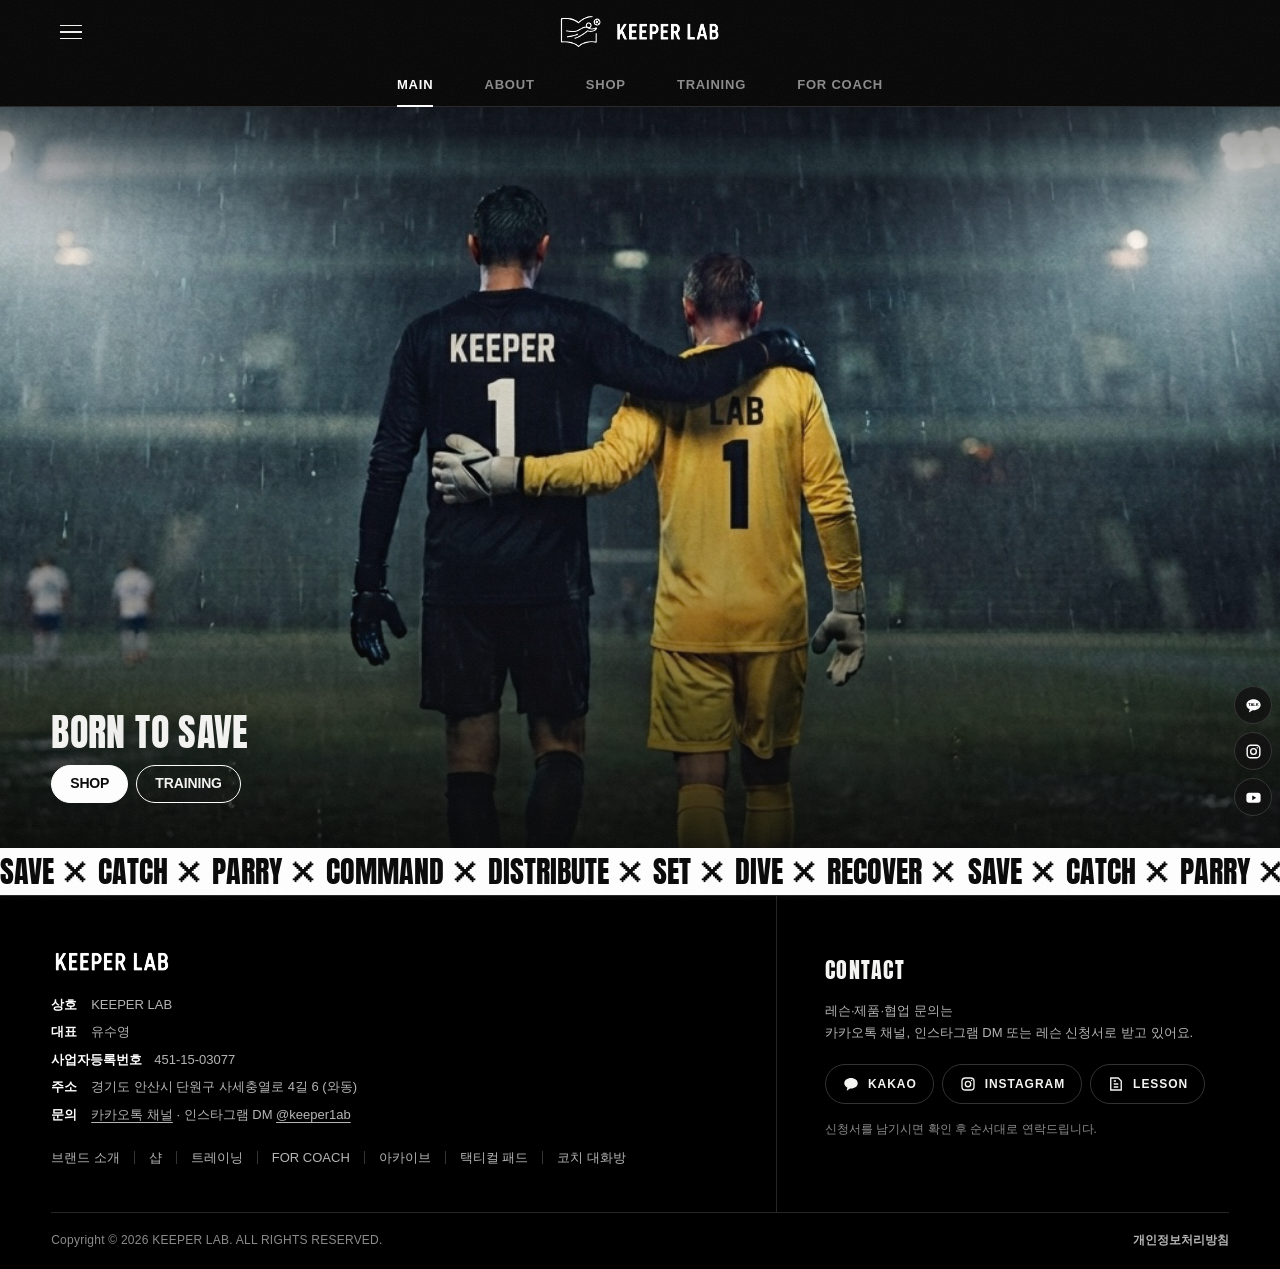
==== commit aa4c8803: "푸터: 상호 · 대표 · 사업자등록번호 · 주소 순서 Co-Authored-By: Claude Opus 5.5 <noreply@anthropic.com>" ====
--- a/index.html
+++ b/index.html
@@ -363,6 +363,7 @@
       <div class="ft-info">
         <img src="assets/logo-word.png" alt="KEEPER LAB" class="ft-word" />
         <dl class="ft-meta">
+          <div><dt>상호</dt><dd>KEEPER LAB</dd></div>
           <div><dt>대표</dt><dd>유수영</dd></div>
           <div><dt>사업자등록번호</dt><dd>451-15-03077</dd></div>
           <div><dt>주소</dt><dd>경기도 안산시 단원구 사세충열로 4길 6 (와동)</dd></div>
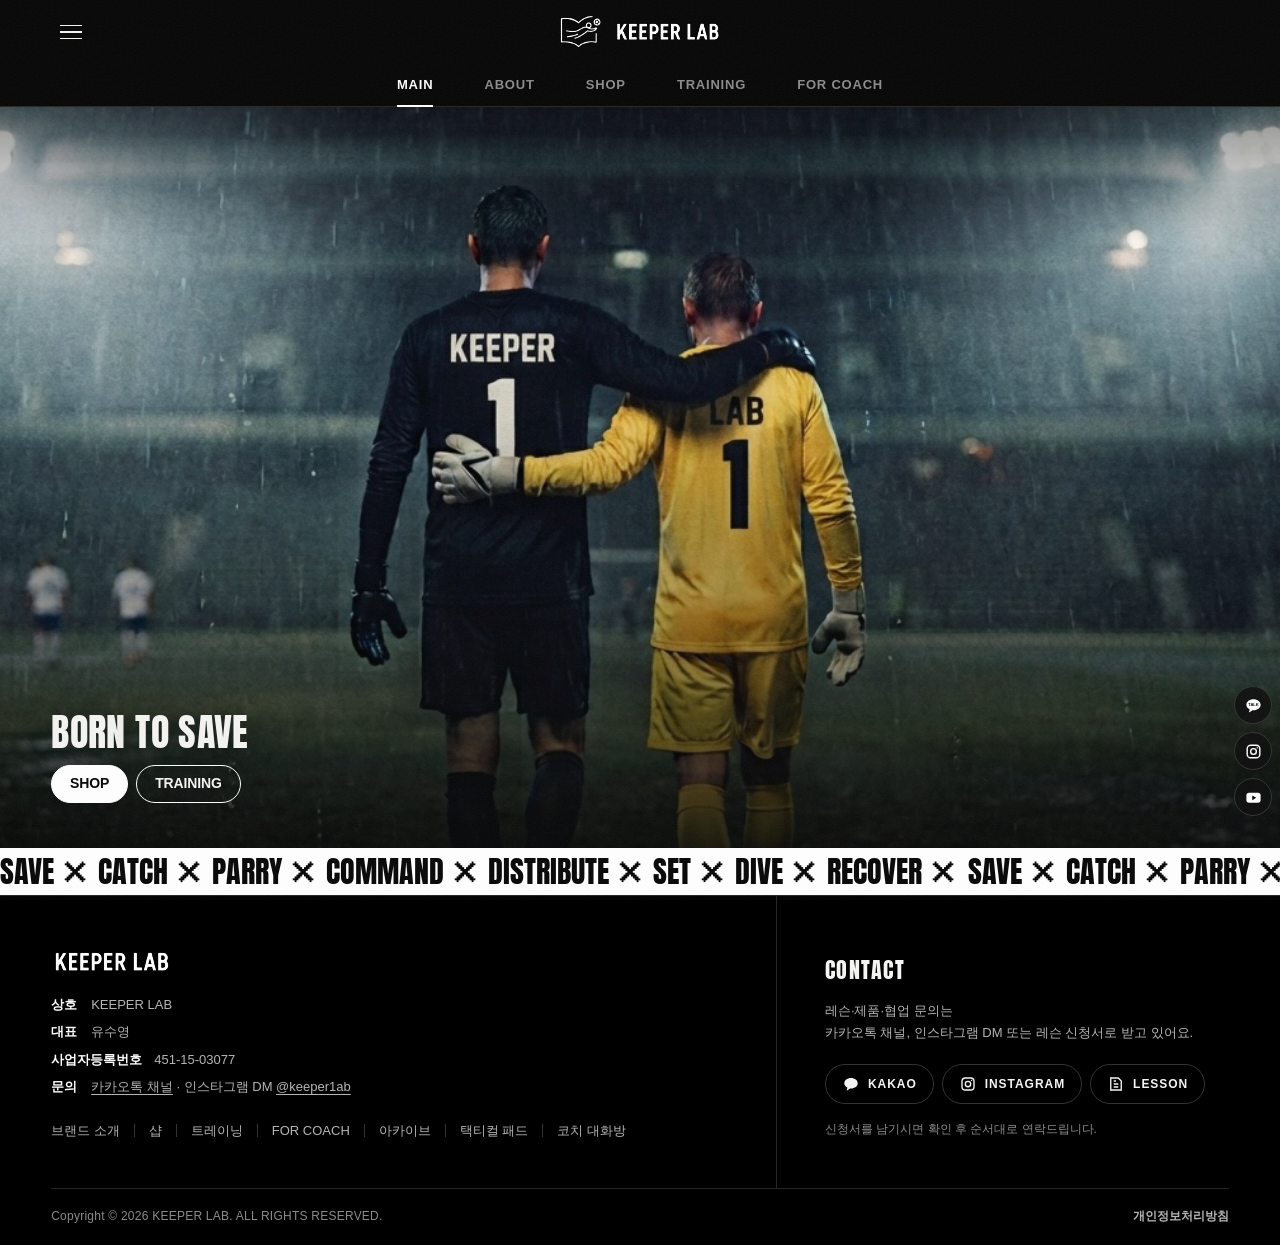
==== commit 49f49d99: "푸터: 주소 삭제 Co-Authored-By: Claude Opus 5.5 <noreply@anthropic.com>" ====
--- a/index.html
+++ b/index.html
@@ -268,7 +268,7 @@
           <p>골키퍼 상황을 그리고, 움직임을 재생하고, 링크로 공유해요.</p><span class="hub-go">패드 열기 →</span>
         </a>
         <a class="hub-card" href="#/talk">
-          <span class="hub-num">03</span><b>TALK</b><h3>GK 코치 대화방</h3>
+          <span class="hub-num">03</span><b>TALK</b><h3>GK 코치 대화방 <small class="hub-lock">🔒 승인된 코치 전용</small></h3>
           <p>GK코치 공고 · GK코치 자리 찾기 · GK선수 모집 및 팀 모집, 그리고 GK코치들의 이야기.</p><span class="hub-go">대화방 가기 →</span>
         </a>
       </div>
@@ -366,7 +366,6 @@
           <div><dt>상호</dt><dd>KEEPER LAB</dd></div>
           <div><dt>대표</dt><dd>유수영</dd></div>
           <div><dt>사업자등록번호</dt><dd>451-15-03077</dd></div>
-          <div><dt>주소</dt><dd>경기도 안산시 단원구 사세충열로 4길 6 (와동)</dd></div>
           <div><dt>문의</dt><dd><a href="https://pf.kakao.com/_yPxaxiX/chat" target="_blank" rel="noopener noreferrer">카카오톡 채널</a> · 인스타그램 DM <a href="https://www.instagram.com/keeper1ab/" target="_blank" rel="noopener noreferrer">@keeper1ab</a></dd></div>
         </dl>
         <nav class="ft-links" aria-label="푸터 메뉴">
--- a/css/style.css
+++ b/css/style.css
@@ -1169,3 +1169,20 @@
 .talk-mode button { padding: 6px 18px; border: 0; border-radius: 999px; background: transparent; color: var(--mute-2); font: 700 13px var(--sans); cursor: pointer; }
 .talk-mode button.is-on { background: var(--pure); color: var(--black); }
 .notice-where .nw-list { display: flex; flex-wrap: wrap; gap: 10px 18px; }
+.talk-gate { max-width: 520px; margin: 8px auto 0; padding: clamp(24px, 4vw, 40px); border: 1px solid var(--line-2); border-radius: 12px; background: linear-gradient(180deg, var(--ink-2), var(--ink)); text-align: center; }
+.talk-gate .tg-lock { font-size: 34px; }
+.talk-gate h3 { margin: 8px 0 8px; font-size: 22px; }
+.talk-gate > p { margin: 0 0 20px; color: var(--mute-2); font-size: 14px; }
+.tg-login { text-align: left; }
+.tg-login .btn { width: 100%; }
+.tg-join { display: flex; align-items: center; justify-content: center; gap: 10px; flex-wrap: wrap; margin-top: 18px; padding-top: 18px; border-top: 1px solid var(--line); color: var(--mute-2); font-size: 14px; }
+.talk-me { margin-right: auto; font-size: 14px; font-weight: 700; }
+.members section { margin-bottom: 22px; }
+.members h4 { margin: 0 0 10px; font-size: 15px; }
+.members h4 span { color: var(--mute); font-weight: 500; }
+.members ul { list-style: none; margin: 0; padding: 0; display: grid; gap: 8px; }
+.members li { padding: 12px 14px; border: 1px solid var(--line-2); border-radius: 8px; display: flex; align-items: center; justify-content: space-between; gap: 10px; flex-wrap: wrap; }
+.mb-who span { color: var(--mute); font-size: 13px; }
+.mb-acts { display: flex; gap: 6px; flex-wrap: wrap; }
+.talk-cform .talk-cfields { display: flex; justify-content: flex-end; }
+.hub-lock { display: inline-block; margin-left: 6px; font-size: 12px; font-weight: 700; color: var(--mute-2); vertical-align: 2px; }
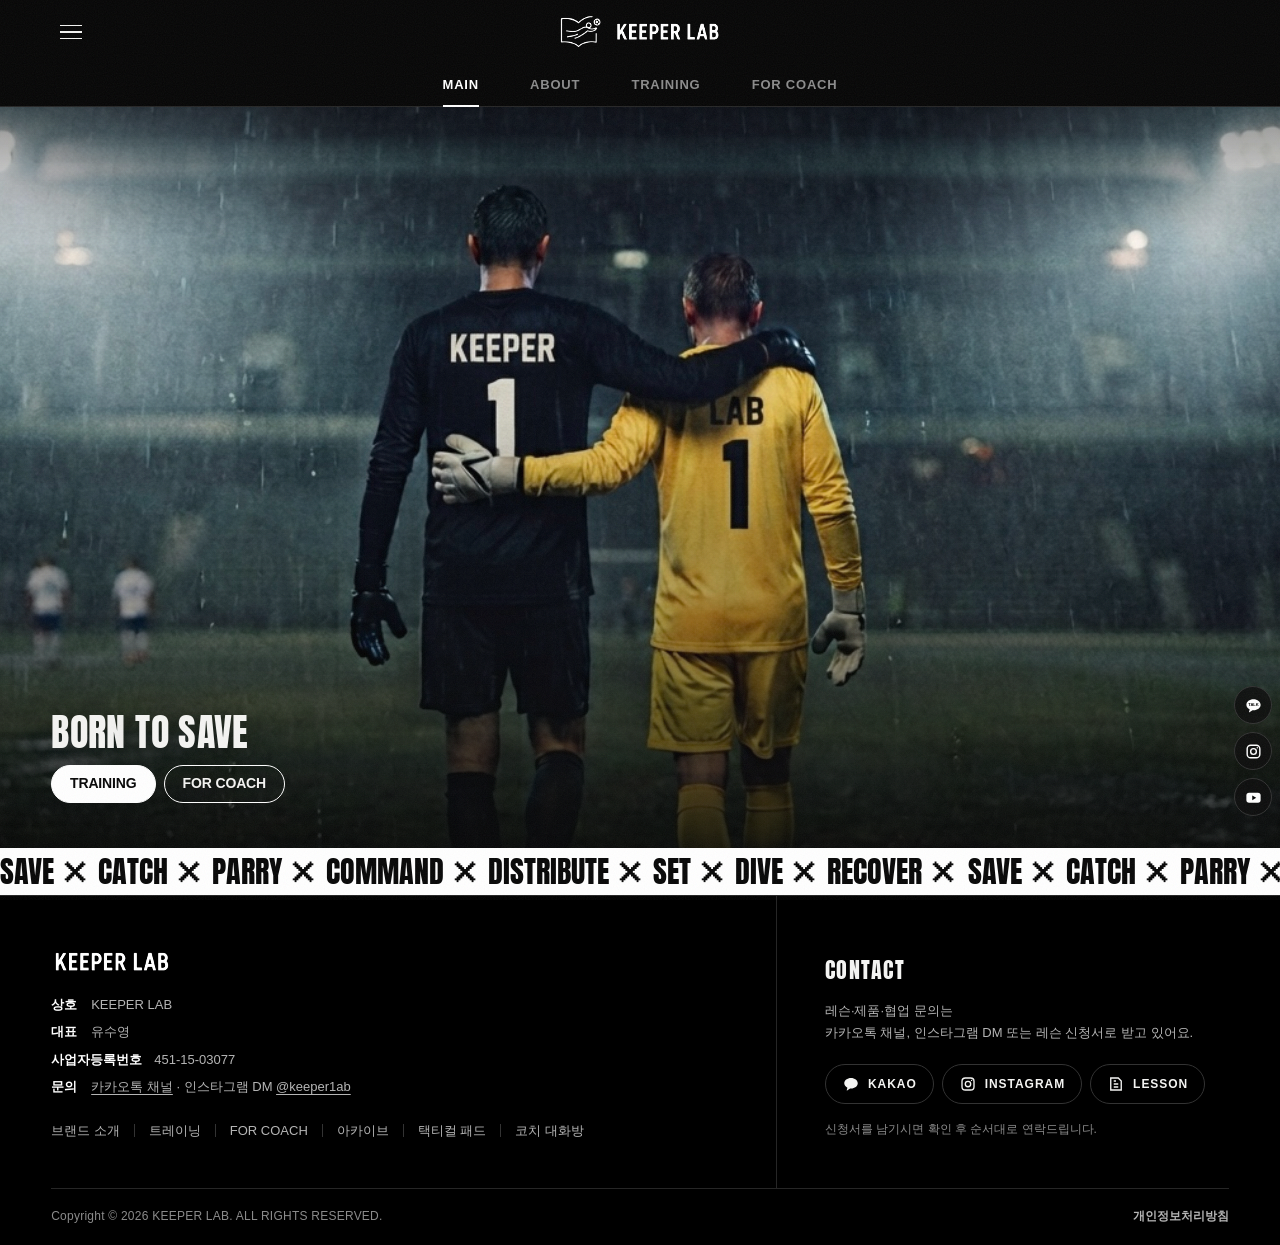
==== commit 37b16d1e: "샵 잠시 닫기: 메뉴·홈 버튼·푸터에서 빼고 #/shop은 메인으로 Co-Authored-By: Claude Opus 5.5 <noreply@anthropic.com>" ====
--- a/index.html
+++ b/index.html
@@ -29,7 +29,6 @@
     <nav class="nav-links" id="navLinks" aria-label="주요 메뉴">
       <a href="#/" data-nav="home">MAIN</a>
       <a href="#/about" data-nav="about">ABOUT</a>
-      <a href="#/shop" data-nav="shop">SHOP</a>
       <a href="#/training" data-nav="training">TRAINING</a>
       <div class="nav-drop">
         <a href="#/coach" data-nav="coach" aria-haspopup="true">FOR COACH</a>
@@ -50,7 +49,6 @@
     <nav class="side-links">
       <a href="#/"><b>MAIN</b><span>메인</span></a>
       <a href="#/about"><b>ABOUT</b><span>키퍼랩 소개</span></a>
-      <a href="#/shop"><b>SHOP</b><span>골키퍼 장비</span></a>
       <a href="#/training"><b>TRAINING</b><span>골키퍼 레슨</span></a>
       <a href="#/coach"><b>FOR COACH</b><span>코치를 위한 공간</span></a>
       <a href="#/archive" class="side-sub"><b>ARCHIVE</b><span>자료 · 영상 · 논문</span></a>
@@ -71,8 +69,8 @@
         <div class="hh-copy">
           <h1 class="hh-tag"><span>BORN</span> <span>TO SAVE</span></h1>
           <div class="hh-cta">
-            <a href="#/shop" class="btn btn-solid btn-sm">SHOP</a>
-            <a href="#/training" class="btn btn-ghost btn-sm">TRAINING</a>
+            <a href="#/training" class="btn btn-solid btn-sm">TRAINING</a>
+            <a href="#/coach" class="btn btn-ghost btn-sm">FOR COACH</a>
           </div>
         </div>
       </div>
@@ -369,7 +367,7 @@
           <div><dt>문의</dt><dd><a href="https://pf.kakao.com/_yPxaxiX/chat" target="_blank" rel="noopener noreferrer">카카오톡 채널</a> · 인스타그램 DM <a href="https://www.instagram.com/keeper1ab/" target="_blank" rel="noopener noreferrer">@keeper1ab</a></dd></div>
         </dl>
         <nav class="ft-links" aria-label="푸터 메뉴">
-          <a href="#/about">브랜드 소개</a><a href="#/shop">샵</a><a href="#/training">트레이닝</a><a href="#/coach">FOR COACH</a><a href="#/archive">아카이브</a><a href="#/tactics">택티컬 패드</a><a href="#/talk">코치 대화방</a>
+          <a href="#/about">브랜드 소개</a><a href="#/training">트레이닝</a><a href="#/coach">FOR COACH</a><a href="#/archive">아카이브</a><a href="#/tactics">택티컬 패드</a><a href="#/talk">코치 대화방</a>
         </nav>
       </div>
       <div class="ft-contact">
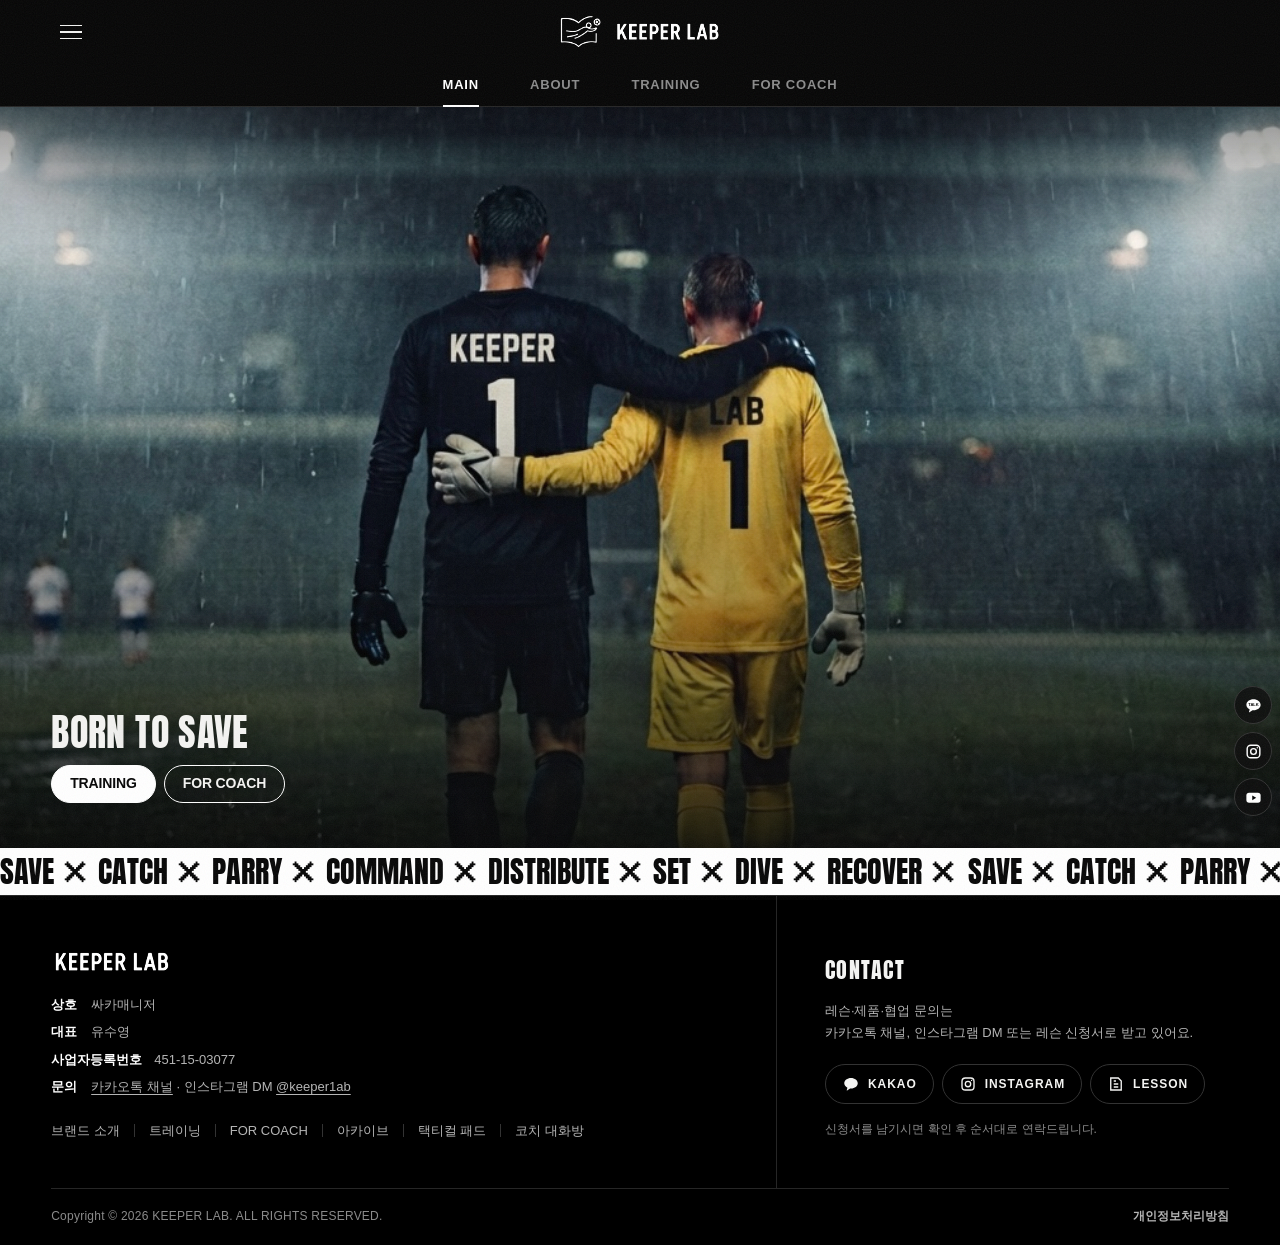
==== commit 020375ab: "푸터: 상호 싸카매니저 Co-Authored-By: Claude Opus 5.5 <noreply@anthropic.com>" ====
--- a/index.html
+++ b/index.html
@@ -361,7 +361,7 @@
       <div class="ft-info">
         <img src="assets/logo-word.png" alt="KEEPER LAB" class="ft-word" />
         <dl class="ft-meta">
-          <div><dt>상호</dt><dd>KEEPER LAB</dd></div>
+          <div><dt>상호</dt><dd>싸카매니저</dd></div>
           <div><dt>대표</dt><dd>유수영</dd></div>
           <div><dt>사업자등록번호</dt><dd>451-15-03077</dd></div>
           <div><dt>문의</dt><dd><a href="https://pf.kakao.com/_yPxaxiX/chat" target="_blank" rel="noopener noreferrer">카카오톡 채널</a> · 인스타그램 DM <a href="https://www.instagram.com/keeper1ab/" target="_blank" rel="noopener noreferrer">@keeper1ab</a></dd></div>
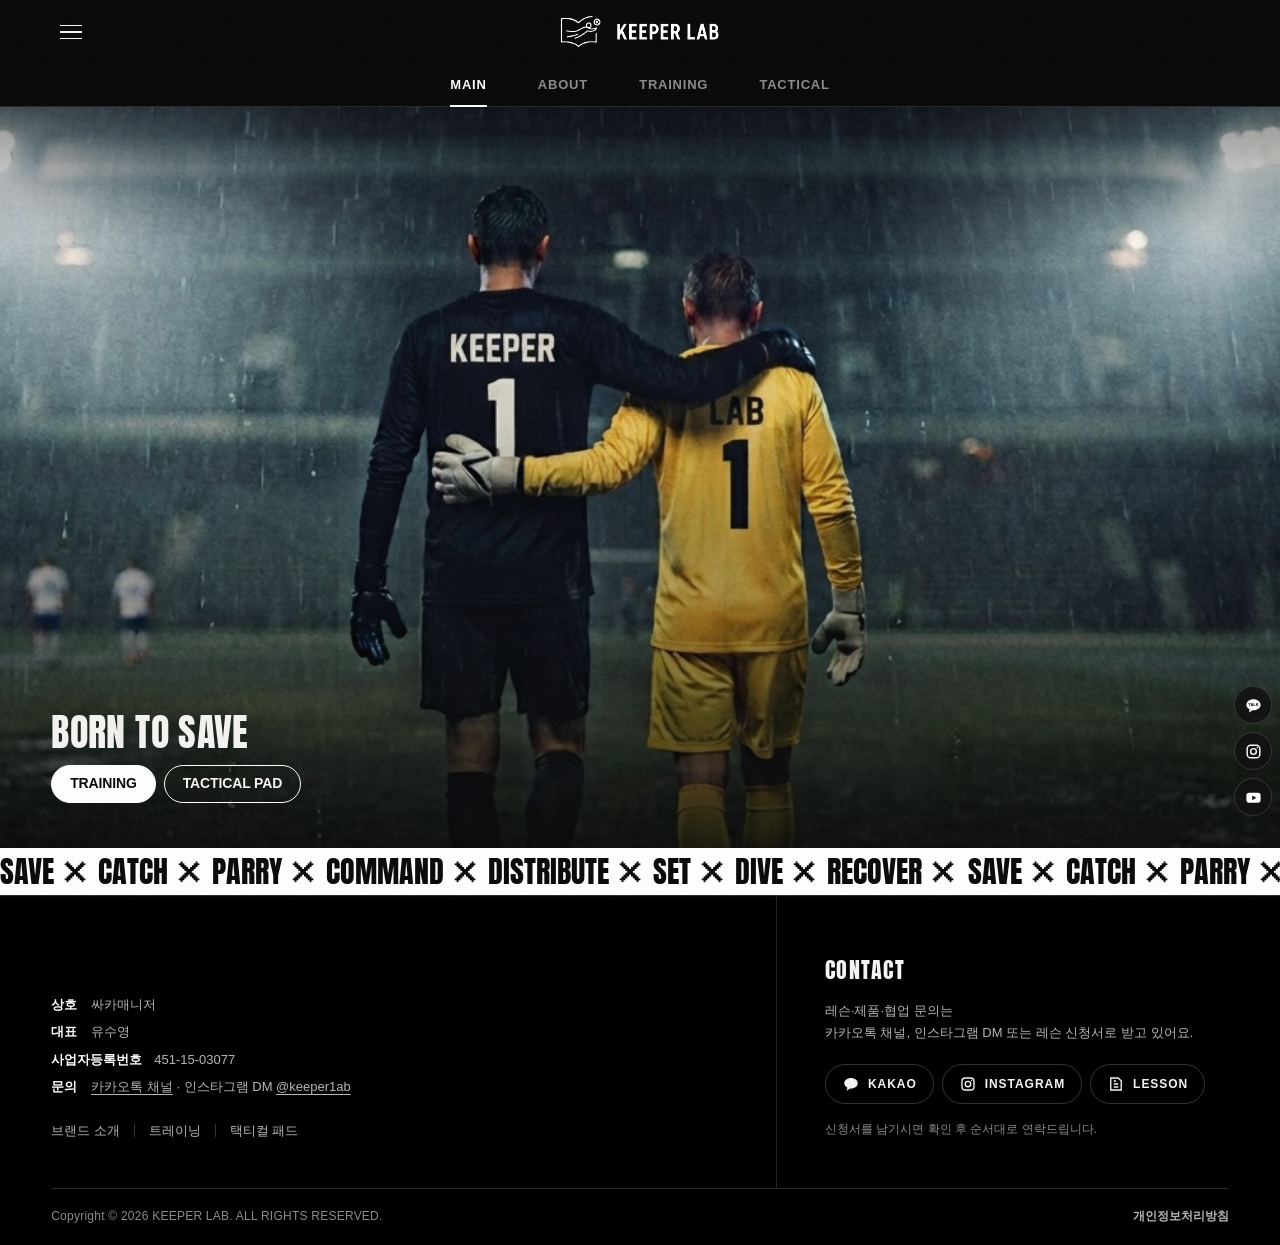
==== commit 6f96d4ca: "Add files via upload" ====
--- a/index.html
+++ b/index.html
@@ -10,7 +10,7 @@
   <link href="https://fonts.googleapis.com/css2?family=Anton&family=JetBrains+Mono:wght@400;600&display=swap" rel="stylesheet" />
   <link rel="stylesheet" href="https://cdn.jsdelivr.net/gh/orioncactus/pretendard@v1.3.9/dist/web/variable/pretendardvariable.min.css" />
   <link rel="icon" href="assets/favicon.png" />
-  <link rel="stylesheet" href="css/style.css" />
+  <link rel="stylesheet" href="css/style.css?v=20261124" />
 </head>
 <body>
   <a class="skip" href="#main">본문으로 건너뛰기</a>
@@ -30,14 +30,7 @@
       <a href="#/" data-nav="home">MAIN</a>
       <a href="#/about" data-nav="about">ABOUT</a>
       <a href="#/training" data-nav="training">TRAINING</a>
-      <div class="nav-drop">
-        <a href="#/coach" data-nav="coach" aria-haspopup="true">FOR COACH</a>
-        <div class="nav-sub" role="menu" aria-label="FOR COACH">
-          <a href="#/archive" role="menuitem"><b>ARCHIVE</b><span>자료 · 영상 · 논문</span></a>
-          <a href="#/tactics" role="menuitem"><b>TACTICAL</b><span>택티컬 패드</span></a>
-          <a href="#/talk" role="menuitem"><b>TALK</b><span>GK 코치 대화방</span></a>
-        </div>
-      </div>
+      <a href="#/tactics" data-nav="tactics">TACTICAL</a>
     </nav>
   </header>
 
@@ -50,10 +43,7 @@
       <a href="#/"><b>MAIN</b><span>메인</span></a>
       <a href="#/about"><b>ABOUT</b><span>키퍼랩 소개</span></a>
       <a href="#/training"><b>TRAINING</b><span>골키퍼 레슨</span></a>
-      <a href="#/coach"><b>FOR COACH</b><span>코치를 위한 공간</span></a>
-      <a href="#/archive" class="side-sub"><b>ARCHIVE</b><span>자료 · 영상 · 논문</span></a>
-      <a href="#/tactics" class="side-sub"><b>TACTICAL</b><span>택티컬 패드</span></a>
-      <a href="#/talk" class="side-sub"><b>TALK</b><span>GK 코치 대화방</span></a>
+      <a href="#/tactics"><b>TACTICAL</b><span>택티컬 패드</span></a>
     </nav>
   </aside>
 
@@ -70,7 +60,7 @@
           <h1 class="hh-tag"><span>BORN</span> <span>TO SAVE</span></h1>
           <div class="hh-cta">
             <a href="#/training" class="btn btn-solid btn-sm">TRAINING</a>
-            <a href="#/coach" class="btn btn-ghost btn-sm">FOR COACH</a>
+            <a href="#/tactics" class="btn btn-ghost btn-sm">TACTICAL PAD</a>
           </div>
         </div>
       </div>
@@ -295,7 +285,7 @@
     <!-- 05 TACTICAL PAD -->
     <section class="section page tactics" data-page="tactics" id="tactics" hidden>
       <header class="sec-head">
-        <span class="sec-num">05</span>
+        <span class="sec-num">04</span>
         <div>
           <p class="sec-kicker">Coaches' Tactical Pad</p>
           <h2 class="sec-title">그리고, 공유하고,<br />서로 배우는 보드</h2>
@@ -316,6 +306,9 @@
           <button class="tool tool-text" id="fullBtn" title="전체화면으로 크게 만들기 (ESC로 나가기)">⛶ 전체화면</button>
           <span class="bar-grow"></span>
           <button class="tool tool-text" id="clearBtn">전체 지우기</button>
+          <span class="bar-sep"></span>
+          <button class="tool tool-text" id="shotBtn" title="지금 보이는 보드를 사진(PNG)으로 저장">이미지 저장</button>
+          <button class="tool tool-text" id="recBtn" title="움직임을 처음부터 재생하면서 영상(MP4)으로 저장">영상 저장</button>
           <button class="btn btn-solid btn-sm" id="saveBoardBtn">저장 &amp; 공유</button>
         </div>
         <div class="pad-stage" id="padStage">
@@ -367,7 +360,7 @@
           <div><dt>문의</dt><dd><a href="https://pf.kakao.com/_yPxaxiX/chat" target="_blank" rel="noopener noreferrer">카카오톡 채널</a> · 인스타그램 DM <a href="https://www.instagram.com/keeper1ab/" target="_blank" rel="noopener noreferrer">@keeper1ab</a></dd></div>
         </dl>
         <nav class="ft-links" aria-label="푸터 메뉴">
-          <a href="#/about">브랜드 소개</a><a href="#/training">트레이닝</a><a href="#/coach">FOR COACH</a><a href="#/archive">아카이브</a><a href="#/tactics">택티컬 패드</a><a href="#/talk">코치 대화방</a>
+          <a href="#/about">브랜드 소개</a><a href="#/training">트레이닝</a><a href="#/tactics">택티컬 패드</a>
         </nav>
       </div>
       <div class="ft-contact">
@@ -415,10 +408,10 @@
   <script src="https://cdnjs.cloudflare.com/ajax/libs/three.js/r128/three.min.js"></script>
   <script src="https://cdn.jsdelivr.net/npm/three@0.128.0/examples/js/controls/OrbitControls.js"></script>
   <script src="js/store.js"></script>
-  <script src="js/tactics3d.js"></script>
+  <script src="js/tactics3d.js?v=20261124"></script>
   <script src="js/firebase-config.js"></script>
   <script src="js/kl-firebase.js"></script>
-  <script src="js/app.js"></script>
+  <script src="js/app.js?v=20261124"></script>
   <script src="js/feedback.js"></script>
   <script src="js/talk.js"></script>
 </body>
--- a/css/style.css
+++ b/css/style.css
@@ -1186,3 +1186,10 @@
 .mb-acts { display: flex; gap: 6px; flex-wrap: wrap; }
 .talk-cform .talk-cfields { display: flex; justify-content: flex-end; }
 .hub-lock { display: inline-block; margin-left: 6px; font-size: 12px; font-weight: 700; color: var(--mute-2); vertical-align: 2px; }
+/* 택티컬 패드: 선수 위 도구줄의 유니폼 색 (상의 · 반바지 · 양말) */
+.ftb:has(.ftb-br) { flex-wrap: wrap; max-width: min(500px, calc(100vw - 32px)); justify-content: flex-start; white-space: normal; row-gap: 4px; }
+.ftb-br { flex-basis: 100%; height: 0; }
+.ftb .ftb-part { width: 54px; padding: 0 4px 0 8px; }
+.ftb .sw { min-width: 20px; width: 20px; height: 20px; margin: 0 3px; }
+.pk-pick { flex: none; display: inline-flex; width: 24px; height: 24px; margin-left: 4px; border-radius: 50%; overflow: hidden; border: 2px dashed rgba(255,255,255,.5); cursor: pointer; }
+.pk-pick input { width: 40px; height: 40px; margin: -8px; padding: 0; border: 0; background: none; cursor: pointer; }
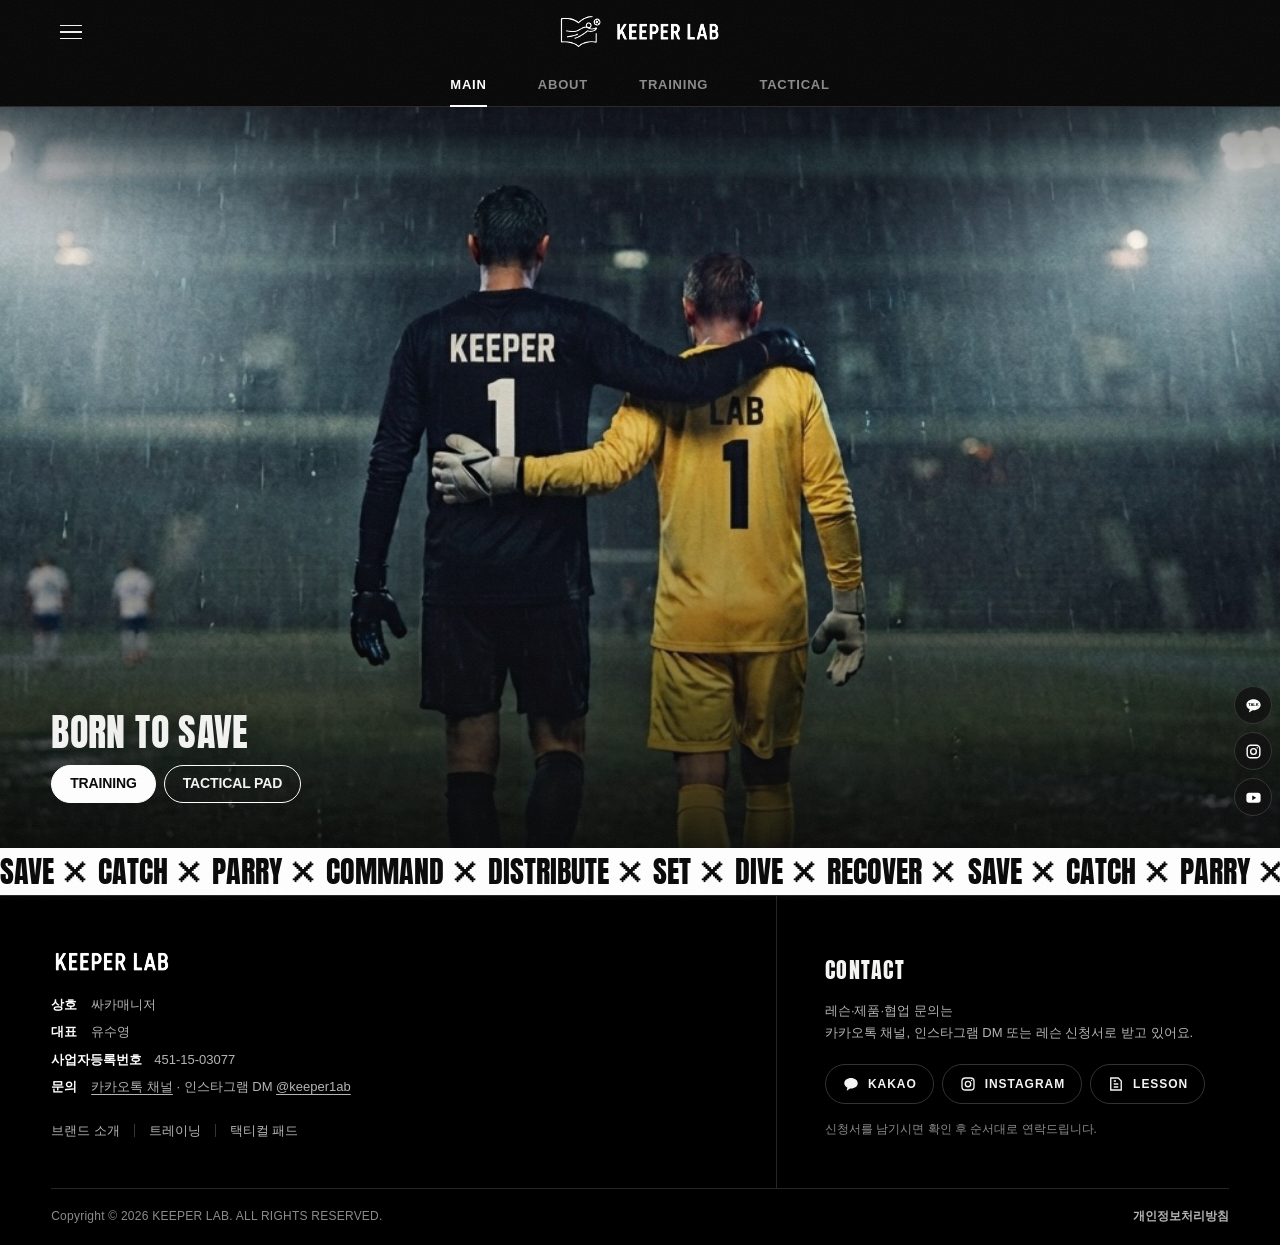
==== commit 94231cb4: "택티컬 패드: 3D 선수 불러오는 동안 옛 2D 선수 안 보이게 Co-Authored-By: Claude Opus 5.5 <noreply@anthropic.com>" ====
--- a/index.html
+++ b/index.html
@@ -10,7 +10,7 @@
   <link href="https://fonts.googleapis.com/css2?family=Anton&family=JetBrains+Mono:wght@400;600&display=swap" rel="stylesheet" />
   <link rel="stylesheet" href="https://cdn.jsdelivr.net/gh/orioncactus/pretendard@v1.3.9/dist/web/variable/pretendardvariable.min.css" />
   <link rel="icon" href="assets/favicon.png" />
-  <link rel="stylesheet" href="css/style.css?v=20261124" />
+  <link rel="stylesheet" href="css/style.css?v=20261124b" />
 </head>
 <body>
   <a class="skip" href="#main">본문으로 건너뛰기</a>
@@ -408,10 +408,10 @@
   <script src="https://cdnjs.cloudflare.com/ajax/libs/three.js/r128/three.min.js"></script>
   <script src="https://cdn.jsdelivr.net/npm/three@0.128.0/examples/js/controls/OrbitControls.js"></script>
   <script src="js/store.js"></script>
-  <script src="js/tactics3d.js?v=20261124"></script>
+  <script src="js/tactics3d.js?v=20261124b"></script>
   <script src="js/firebase-config.js"></script>
   <script src="js/kl-firebase.js"></script>
-  <script src="js/app.js?v=20261124"></script>
+  <script src="js/app.js?v=20261124b"></script>
   <script src="js/feedback.js"></script>
   <script src="js/talk.js"></script>
 </body>
